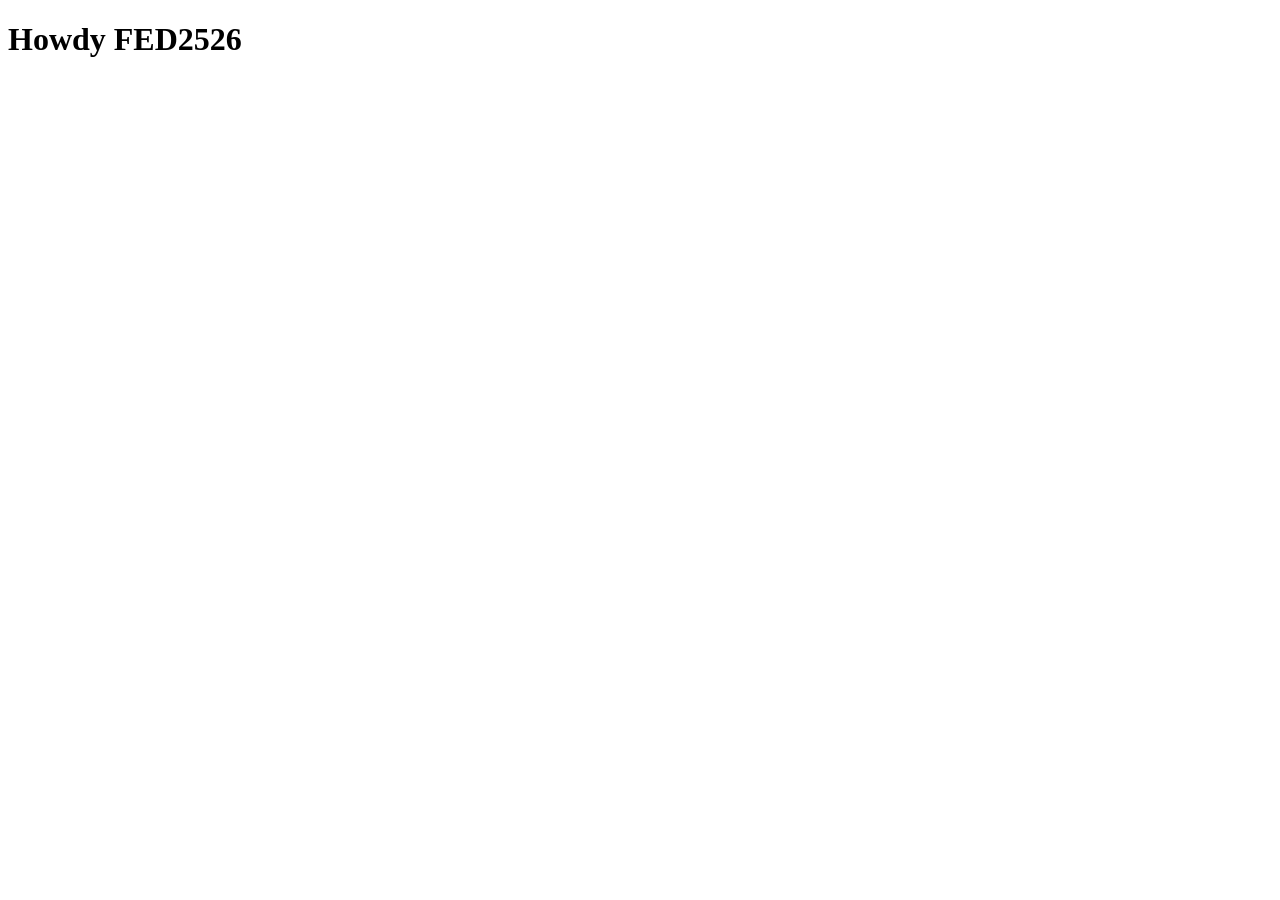
==== index.html @ f37aa96c "Add files via upload" ====
<!DOCTYPE html>
<html lang="nl">
	
<head>
	<meta charset="UTF-8">
	<meta name="author" content="jouw naam">
	<meta name="viewport" content="width=device-width, initial-scale=1">
	
	<title>Howdy FED2526</title>

	<link href="styles/style.css" rel="stylesheet">

	<link rel="icon" type="image/svg+xml" href="images/favicon.svg">
</head>

<body>
	<h1>Howdy FED2526</h1>

	<script defer src="scripts/script.js"></script>
</body>
	
</html>
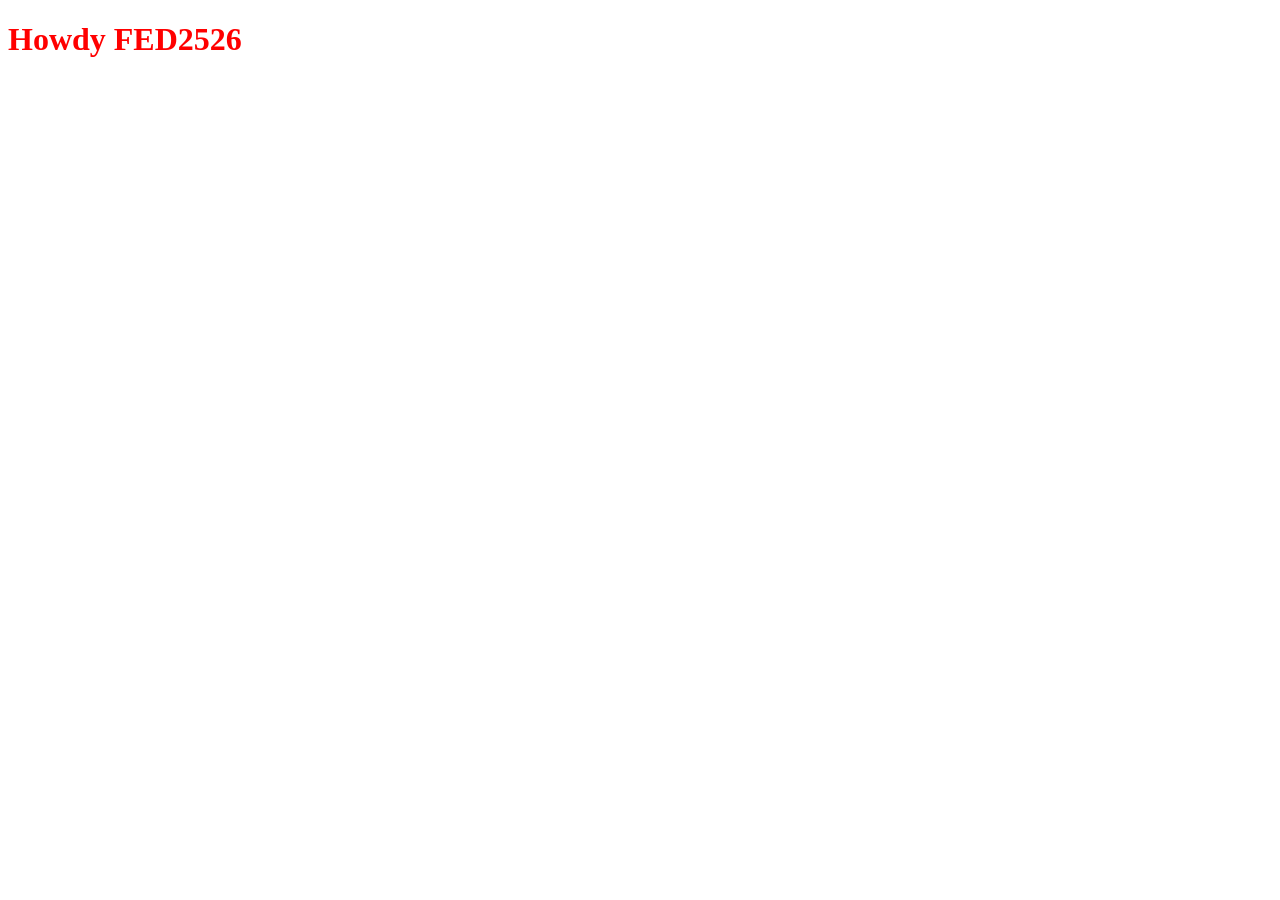
==== commit 4dbebbce: "Add files via upload" ====
--- a/index.html
+++ b/index.html
@@ -6,7 +6,7 @@
 	<meta name="author" content="jouw naam">
 	<meta name="viewport" content="width=device-width, initial-scale=1">
 	
-	<title>Howdy FED2526</title>
+	<title>FED2526 Snickers</title>
 
 	<link href="styles/style.css" rel="stylesheet">
 
--- a/styles/style.css
+++ b/styles/style.css
@@ -0,0 +1,33 @@
+/**************/
+/* CSS REMEDY */
+/**************/
+*, *::after, *::before {
+  box-sizing:border-box;  
+}
+
+
+
+
+
+
+/*********************/
+/* CUSTOM PROPERTIES */
+/*********************/
+:root {
+	/* startje */
+	--color-text:#111;
+	--color-background:#eee;
+}
+
+
+
+
+
+/****************/
+/* JOUW STYLING */
+/****************/
+
+/* jouw code */
+h1 { 
+	color: red;
+}
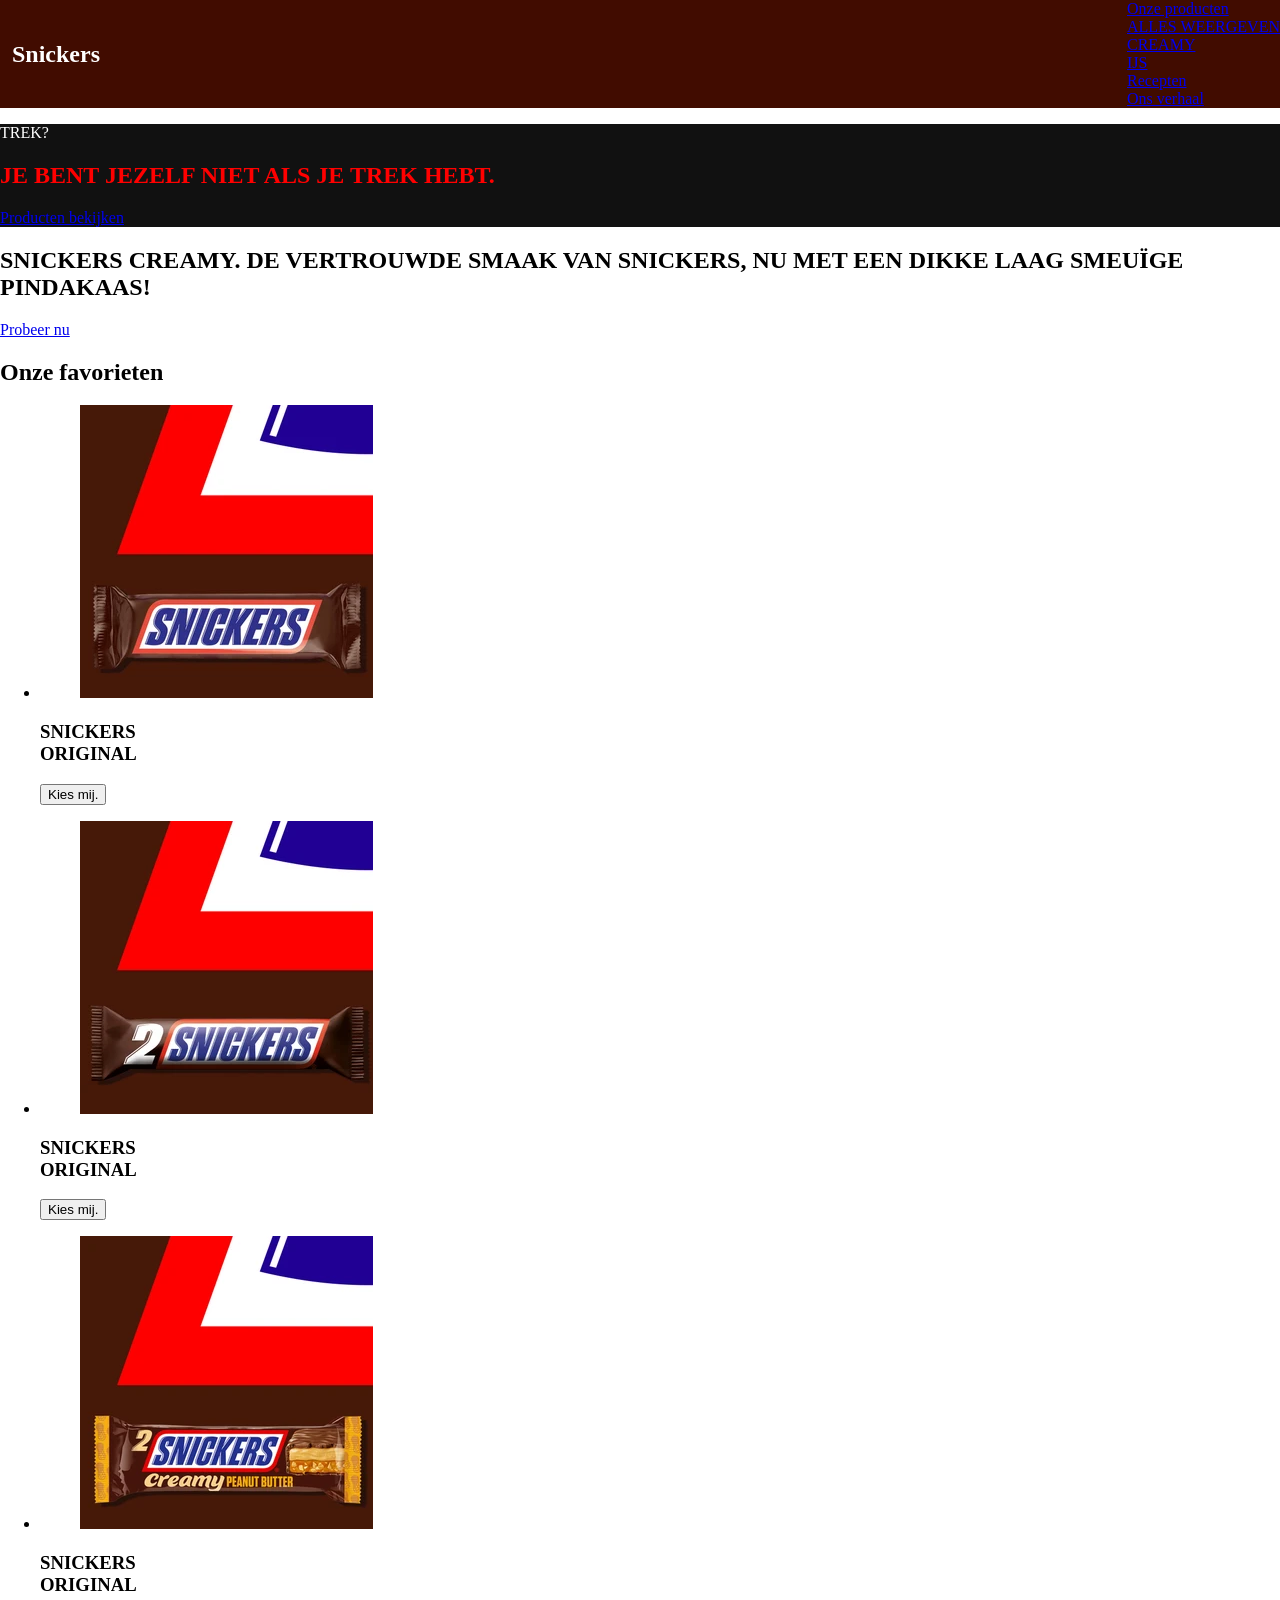
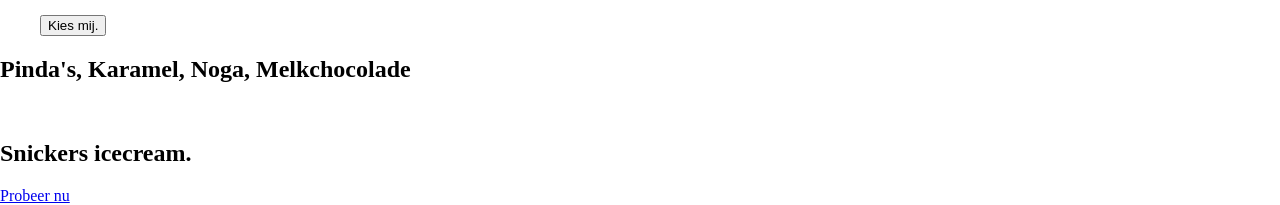
==== commit 808a5e1b: "Add files via upload" ====
--- a/index.html
+++ b/index.html
@@ -14,7 +14,84 @@
 </head>
 
 <body>
-	<h1>Howdy FED2526</h1>
+	<header>
+		<h2>Snickers</h2>
+		<nav>
+			<ul>
+				<li><a href="#">Onze producten</a>
+					<ul>
+					<li><a href="#">ALLES WEERGEVEN</a></li>
+					<li><a href="#">CREAMY</a></li>
+					<li><a href="#">IJS</a></li>
+					</ul>
+				</li>
+				<li><a href="#">Recepten</a></li>
+				<li><a href="#">Ons verhaal</a></li>
+			</ul>
+		</nav>
+	</header>
+	<main>
+		<!-- Hero -->
+		<section>
+			<p>TREK?</p>
+			<h1>JE BENT JEZELF NIET ALS JE TREK HEBT.</h1>
+			<a href="#">Producten bekijken</a>
+		</section>
+
+		<!-- Sectie 2 -->
+		<section>
+			<h2>SNICKERS CREAMY. DE VERTROUWDE SMAAK VAN SNICKERS, NU MET EEN DIKKE LAAG SMEUÏGE PINDAKAAS!</h2>
+			<a href="#">Probeer nu</a>
+		</section>
+
+		<!-- Favorieten -->
+		<section>
+			<h2>Onze favorieten</h2>
+			<ul>
+				<li>
+					<article>
+						<figure>
+							<img src="images/1-snickers.webp" alt="Snickers Original reep">
+						</figure>
+						<h3>SNICKERS<br>ORIGINAL</h3>
+						<button>Kies mij.</button>
+					</article>
+				</li>
+
+				<li>
+					<article>
+						<figure>
+							<img src="images/2-snickers.webp" alt="Snickers Original reep">
+						</figure>
+						<h3>SNICKERS<br>ORIGINAL</h3>
+						<button>Kies mij.</button>
+					</article>
+				</li>
+
+				<li>
+					<article>
+						<figure>
+							<img src="images/snickers-creamie.webp" alt="Snickers Original reep">
+						</figure>
+						<h3>SNICKERS<br>ORIGINAL</h3>
+						<button>Kies mij.</button>
+					</article>
+				</li>
+			</ul>
+		</section>
+
+				<!-- Open snicker -->
+		<section>
+			<h2>Pinda's, Karamel, Noga, Melkchocolade</h2>
+		</section>
+
+				<!-- Ice cream -->
+		<section>
+			<p>Tijd om te chillen.</p>
+			<h2>Snickers icecream.</h2>
+			<a href="#">Probeer nu</a>
+		</section>
+	</main>
 
 	<script defer src="scripts/script.js"></script>
 </body>
--- a/styles/style.css
+++ b/styles/style.css
@@ -28,6 +28,44 @@
 /****************/
 
 /* jouw code */
+
+body {
+  margin: 0;
+  padding: 0;
+}
+
 h1 { 
 	color: red;
 }
+
+/* Header */
+
+header{
+	display: flex;
+	align-items: center;
+	background-color:#410C00;
+  	justify-content: space-between;
+
+}
+
+header > h2  {
+	color: #FFFF;
+	margin-left: .5em;
+
+}
+
+nav ul {
+  margin: 0;
+  padding: 0;
+  list-style: none;
+}
+
+/* Hero */
+
+p:first-of-type{
+	color: #FFFF;
+}
+section:first-of-type{
+	background-color: #111;
+}
+
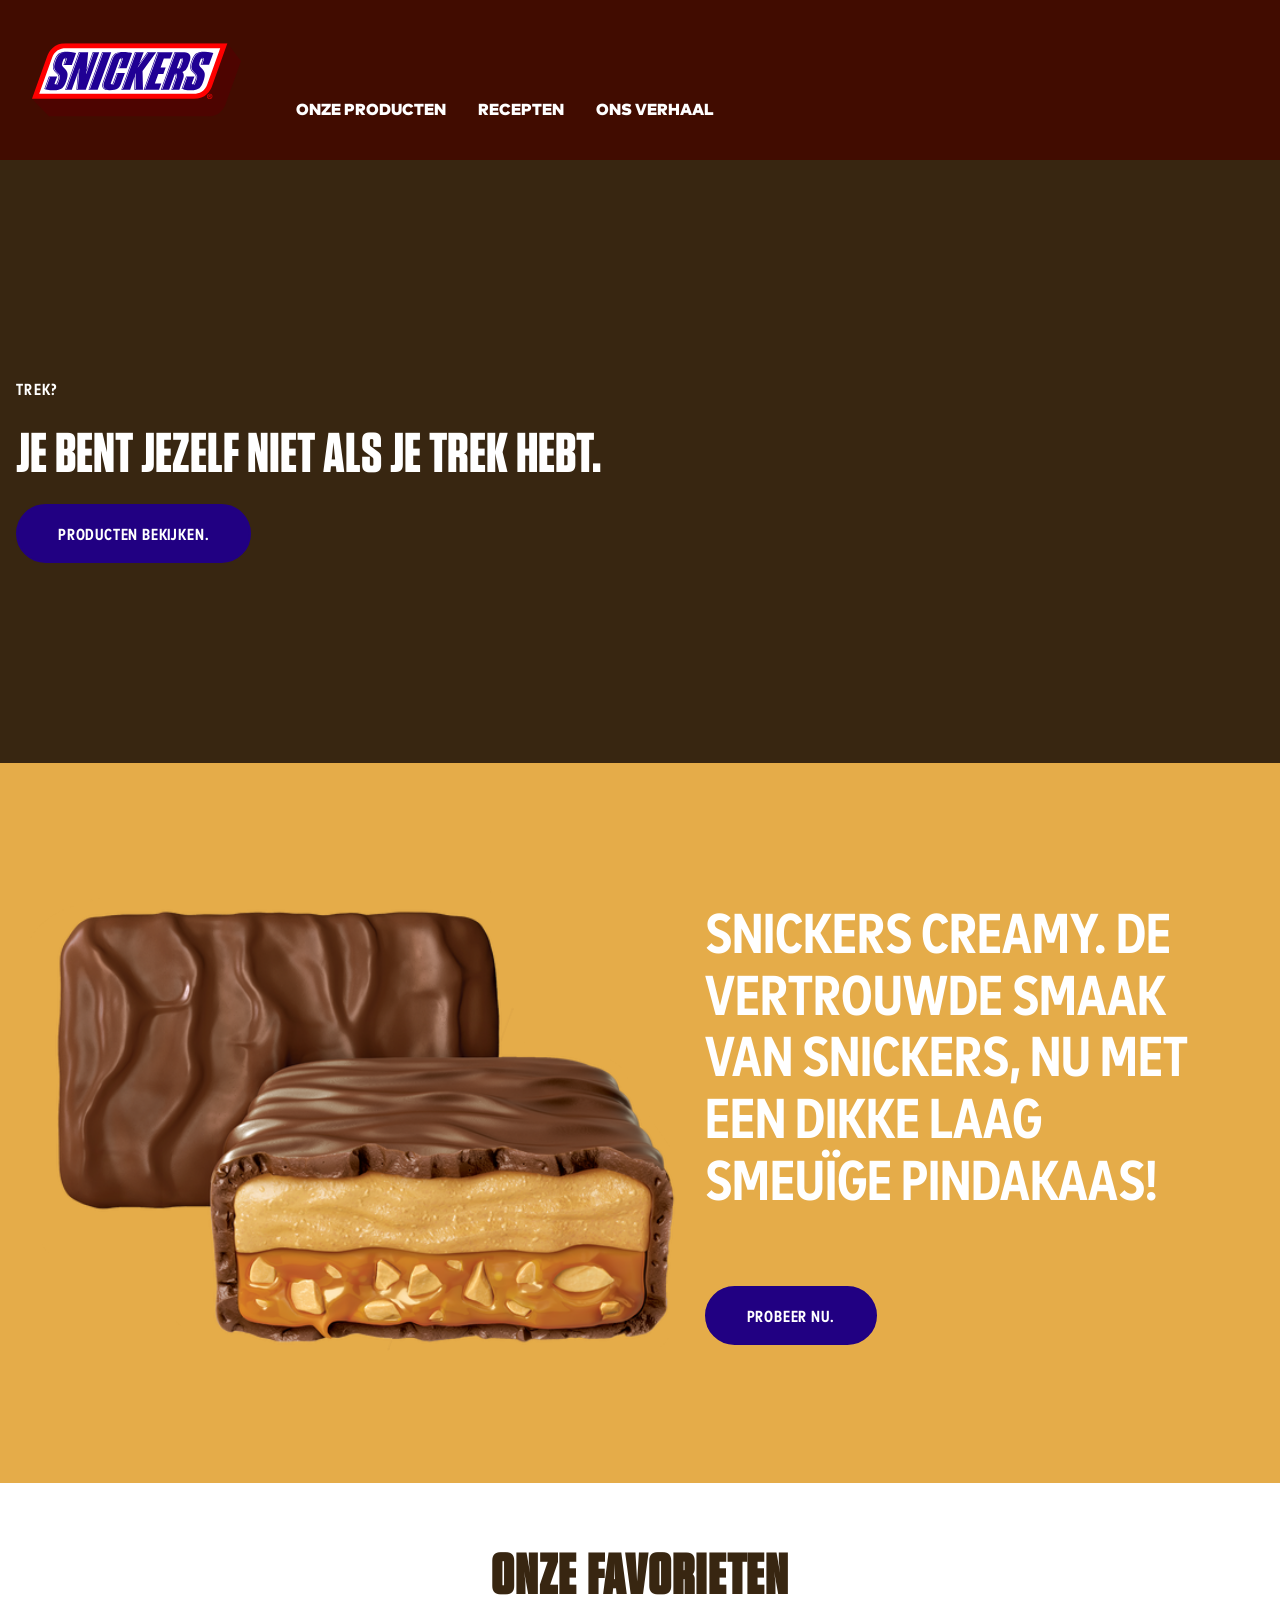
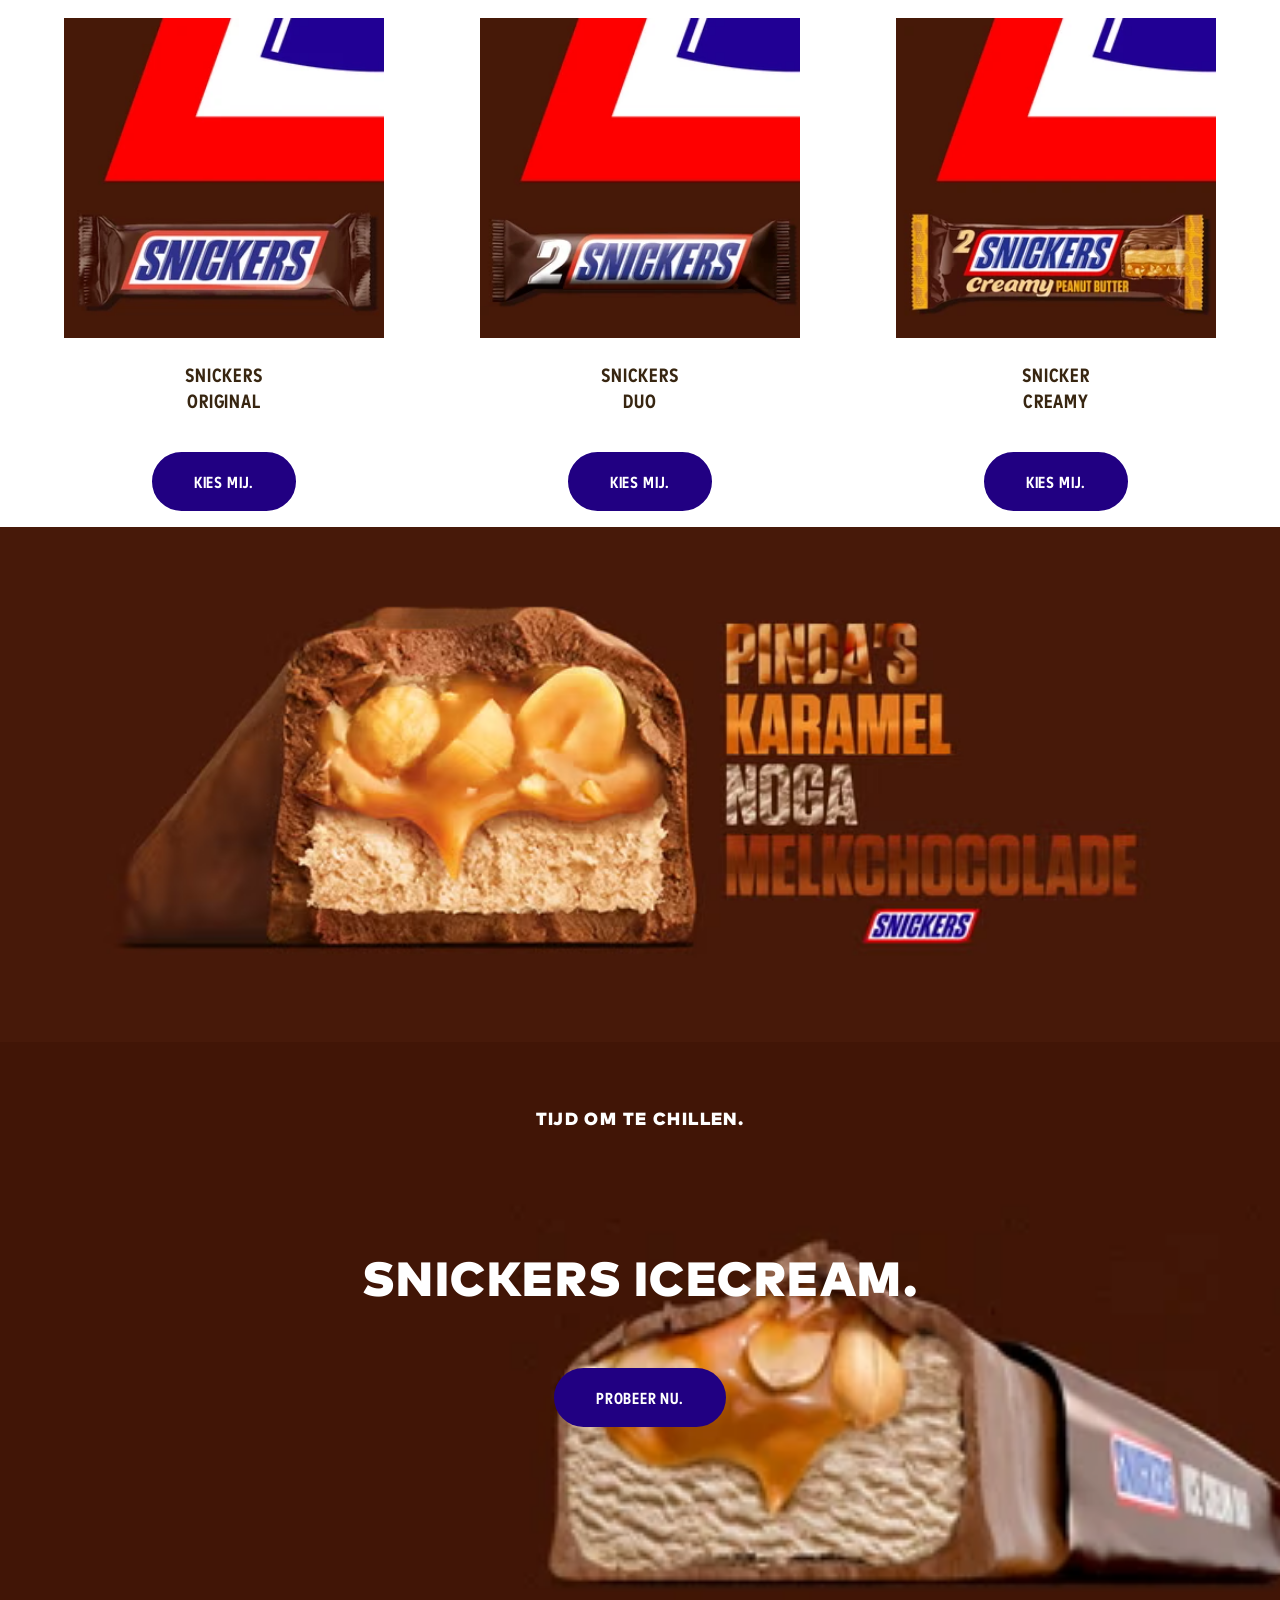
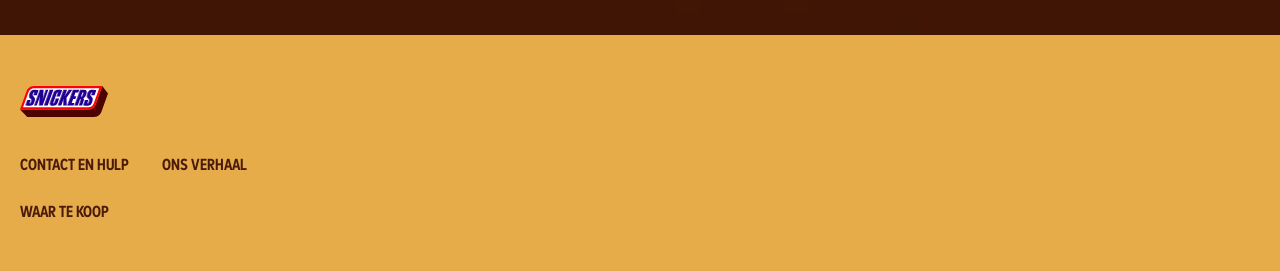
==== commit 36851a10: "Add files via upload" ====
--- a/index.html
+++ b/index.html
@@ -3,45 +3,52 @@
 	
 <head>
 	<meta charset="UTF-8">
-	<meta name="author" content="jouw naam">
+	<meta name="author" content="Daniel Post">
 	<meta name="viewport" content="width=device-width, initial-scale=1">
 	
-	<title>FED2526 Snickers</title>
+	<title>DP Snickers</title>
 
-	<link href="styles/style.css" rel="stylesheet">
+	<link href="styles/algemeen.css" rel="stylesheet">
+	<link href="styles/home.css" rel="stylesheet">
 
-	<link rel="icon" type="image/svg+xml" href="images/favicon.svg">
+	<link rel="icon" type="image/svg+xml" href="images/SNK_3D_LOGO.svg">
 </head>
 
 <body>
 	<header>
-		<h2>Snickers</h2>
+		
+		<img src="images/SNK_3D_LOGO.svg" alt="Snickers 3D logo">
+
+		<button aria-hidden="true"><img src="images/white-hamburger-menu-icon-24.jpg" alt="" />Menu</button>
+
 		<nav>
+			<!-- <button aria-hidden="true"><img src="https://assets.codepen.io/274456/ui-icon-cross.svg" alt="Hamburger menu sluit icoon" /></button> -->
 			<ul>
-				<li><a href="#">Onze producten</a>
-					<ul>
-					<li><a href="#">ALLES WEERGEVEN</a></li>
-					<li><a href="#">CREAMY</a></li>
-					<li><a href="#">IJS</a></li>
-					</ul>
-				</li>
+				<li><a href="#">Onze producten</a></li>
+
 				<li><a href="#">Recepten</a></li>
+
 				<li><a href="#">Ons verhaal</a></li>
 			</ul>
 		</nav>
 	</header>
+
+
+
 	<main>
 		<!-- Hero -->
 		<section>
+			<video src="videos/hero-video-snickers.mov" autoplay muted loop playsinline></video>
 			<p>TREK?</p>
-			<h1>JE BENT JEZELF NIET ALS JE TREK HEBT.</h1>
-			<a href="#">Producten bekijken</a>
+			<h2>Je bent jezelf niet als je trek hebt.</h2>
+			<a href="#" class="btn">Producten bekijken.</a>
 		</section>
 
 		<!-- Sectie 2 -->
 		<section>
 			<h2>SNICKERS CREAMY. DE VERTROUWDE SMAAK VAN SNICKERS, NU MET EEN DIKKE LAAG SMEUÏGE PINDAKAAS!</h2>
-			<a href="#">Probeer nu</a>
+			<img src="images/sectie-2.webp" alt="Snickers creamie reep">
+			<a href="#" class="btn">Probeer nu.</a>
 		</section>
 
 		<!-- Favorieten -->
@@ -50,50 +57,70 @@
 			<ul>
 				<li>
 					<article>
-						<figure>
-							<img src="images/1-snickers.webp" alt="Snickers Original reep">
-						</figure>
-						<h3>SNICKERS<br>ORIGINAL</h3>
-						<button>Kies mij.</button>
+						<h3>SNICKERS ORIGINAL</h3>
+						<img src="images/1-snickers.webp" alt="Snickers Original reep">
+						<button class="btn">Kies mij.</button>
 					</article>
 				</li>
 
 				<li>
 					<article>
-						<figure>
-							<img src="images/2-snickers.webp" alt="Snickers Original reep">
-						</figure>
-						<h3>SNICKERS<br>ORIGINAL</h3>
-						<button>Kies mij.</button>
+						<h3>Snickers duo</h3>
+						<img src="images/2-snickers.webp" alt="Dubbele snickers original reep">
+						<button class="btn">Kies mij.</button>
 					</article>
 				</li>
 
 				<li>
 					<article>
-						<figure>
-							<img src="images/snickers-creamie.webp" alt="Snickers Original reep">
-						</figure>
-						<h3>SNICKERS<br>ORIGINAL</h3>
-						<button>Kies mij.</button>
+						<h3>Snicker creamy</h3>
+						<img src="images/snickers-creamie.webp" alt="Snickers creamie reep">
+						<button class="btn">Kies mij.</button>
 					</article>
 				</li>
 			</ul>
 		</section>
 
+
+
 				<!-- Open snicker -->
 		<section>
-			<h2>Pinda's, Karamel, Noga, Melkchocolade</h2>
+				<picture>
+			<!-- Desktop / breed scherm -->
+					<source srcset="images/SN_NL_snickers_ingredients-2.avif" media="(min-width: 40em)">
+					<img src="images/SN_NL_snickers_ingredients_1500x1810.avif" alt="Snickers ingrediënten afbeelding">
+				</picture>
+
 		</section>
+
+
 
 				<!-- Ice cream -->
 		<section>
 			<p>Tijd om te chillen.</p>
 			<h2>Snickers icecream.</h2>
-			<a href="#">Probeer nu</a>
+			<button class="btn">Probeer nu.</button>
 		</section>
+
+
+
+				<!-- Yellow section -->
+		<section>
+			<img src="images/SNK_3D_LOGO.svg" alt="Snickers logo">
+
+			<ul>
+				<li><a href="#">Contact en hulp</a></li>
+				<li><a href="#">Ons verhaal</a></li>
+				<li><a href="#">Waar te koop</a></li>
+			</ul>
+		</section>
+		
 	</main>
 
 	<script defer src="scripts/script.js"></script>
+	
+		
+
 </body>
 	
 </html>
--- a/styles/algemeen.css
+++ b/styles/algemeen.css
@@ -0,0 +1,304 @@
+/**************/
+/* CSS REMEDY */
+/**************/
+*, *::after, *::before {
+  box-sizing: border-box;
+}
+
+/**************/
+/* ROOT & FONTS */
+/**************/
+:root {
+  /* startje – kun je later uitbreiden */
+  --snickers-bruin: #410C00;
+  --snickers-paars: #210082;
+  --snickers-geel: #d9ac55;
+
+  /* BUTTON VARS */
+  --btn-bg: #210082;
+  --btn-color: #ffffff;
+  --btn-border-color: #210082;
+  --btn-radius: 100rem;
+  --btn-padding-y: 1rem;
+  --btn-padding-x: 2.5rem;
+  --btn-font-family: "Snickers 2";
+  --btn-font-size: 1rem;
+  --btn-font-weight: 300;
+  --btn-letter-spacing: 0.05em;
+  --btn-hover-bg: #ffffff;
+  --btn-hover-color: #210082;
+}
+
+
+.btn {
+  display: inline-block;
+  padding: var(--btn-padding-y) var(--btn-padding-x);
+  background-color: var(--btn-bg);
+  color: var(--btn-color);
+  border-radius: var(--btn-radius);
+  border: 0.15rem solid var(--btn-border-color);
+
+  font-family: var(--btn-font-family);
+  font-size: var(--btn-font-size);
+  font-weight: var(--btn-font-weight);
+  letter-spacing: var(--btn-letter-spacing);
+  text-transform: uppercase;
+
+  text-decoration: none;      /* zodat <a> ook een nette knop is */
+  cursor: pointer;
+  transition: background-color 0.3s ease, color 0.3s ease;
+}
+
+.btn:hover {
+  background-color: var(--btn-hover-bg);
+  color: var(--btn-hover-color);
+}
+
+.btn:focus-visible {
+  outline: 3px solid var(--btn-hover-color);
+  outline-offset: 4px;
+}
+
+* {
+  box-sizing: border-box;
+}
+
+body {
+  margin: 0;
+  padding: 0;
+  font-family: system-ui, sans-serif;
+  background-color: #000;
+  color: #fff;
+}
+
+/**************/
+/* FONTS */
+/**************/
+
+
+@font-face {
+  font-family: "Snickers";
+  src: url(../fonts/FFMarkPaneuropeanBlack_normal_normal.woff);
+}
+
+@font-face {
+  font-family: "Snickers 2";
+  src: url(../fonts/FFMarkPaneuropeanCondensedBold_normal_condensed.woff);
+}
+
+@font-face {
+  font-family: "Snickers 3";
+  src: url(../fonts/Tungsten-Bold.woff);
+}
+
+/**************/
+/* BASE */
+/**************/
+
+
+a:visited {
+  color: white;
+}
+
+
+
+/**************/
+/* HEADER & NAV – MOBIEL */
+/**************/
+header {
+  display: flex;
+  align-items: center;
+  justify-content: space-between;
+  height: 5em;
+  padding-inline: 1.1em;
+  background-color: #410C00;
+  /* position: sticky; */
+  top: 0;
+  z-index: 10;
+}
+
+header > img {
+  height: 2.5rem;
+  width: auto;
+  position: relative;
+  z-index: 35;
+}
+
+header > button {
+  order: 3;
+  background: none;
+  border: none;
+  position: relative;
+  z-index: 30;
+
+  display: flex;
+  align-items: center;
+  color: #d9ac55;
+  font-family: "Snickers 2";
+  text-transform: uppercase;
+ 
+}
+
+
+
+header > button img {
+  width: 2.5rem;     /* ongeveer 35px, pas aan naar smaak */
+  height: auto;
+  border: none;  
+  height: auto;
+  display: block;
+}
+
+
+nav {
+  position: fixed;
+  inset: 0;           /* top/right/bottom/left 0 */
+  translate: -100% 0; /* off canvas */
+  z-index: 20;
+}
+
+nav.is-open {
+  translate: 0 0;
+  background-color: #410C00;
+  transition: .4s ease;
+}
+
+nav button {
+  background: none;
+  border: none;
+  width: 2em;
+  height: 2em;
+  align-items: flex-end;
+}
+
+nav ul {
+  margin: 2em;
+  padding-top: 5em;
+  padding-left: .4em;
+  list-style: none;
+  color: white;
+
+}
+
+nav ul li {
+  margin-bottom: 24px;
+}
+
+nav ul a {
+  text-decoration: none;
+  text-transform: uppercase;
+  font-size: 2em;
+  font-weight: 700;
+  color: white;
+  font-family: "Snickers 2";
+}
+
+
+
+/* Footer */
+
+main > section:nth-of-type(6) {
+  background-color: #E5AC49;
+  padding-top: 3em;
+  padding-left: 20px;
+  padding-right: 20px;
+  padding-bottom: 25px;
+  display: flex;
+  flex-direction: column;
+  align-items: flex-start;
+  gap: 2rem;
+
+}
+
+main > section:nth-of-type(6) img {
+  width: 5.5rem;
+  height: auto;
+}
+
+main > section:nth-of-type(6) ul {
+  margin: 0;
+  padding: 0;
+  list-style: none;
+
+  display: flex;
+  flex-wrap: wrap;
+}
+
+main > section:nth-of-type(6) li {
+  flex-basis: 50%;
+  margin-bottom: 1.5rem;
+}
+
+main > section:nth-of-type(6) a {
+  text-decoration: none;
+  color: #4b1b0a;
+  font-family: "Snickers 2";
+  text-transform: uppercase;
+  font-size: 1em;
+}
+
+main > section:nth-of-type(6) a:hover{
+  text-decoration: underline;
+}
+
+
+
+
+
+
+/**************/
+/* DESKTOP CSS NAV(>= 40em) */
+/**************/
+
+
+@media (min-width: 40em) {
+
+  /* Header desktop */
+  header > button {
+    display: none;
+  }
+
+  header {
+    display: flex;
+    justify-content: flex-start;
+    gap: 3rem;
+    padding-inline: 2rem;
+    height: 10rem;
+    background-color: #410C00;
+  }
+
+  header > img {
+    height: 5.5rem;
+    width: auto;
+  }
+
+  nav {
+    position: static;
+    translate: 0 0;
+    background: none;
+    align-items: center;
+    padding-top: 0;
+    padding-left: 0;
+  }
+
+  nav button {
+    display: none;
+  }
+
+  header nav ul {
+    list-style: none;
+    display: flex;
+    gap: 2em;
+    margin: 0;
+  }
+
+  header nav a {
+    color: white;
+    font-family: "Snickers";
+    font-size: 1rem;
+    text-decoration: none;
+    font-weight: 400;
+    text-transform: uppercase;
+  }
+
+}
--- a/styles/home.css
+++ b/styles/home.css
@@ -0,0 +1,407 @@
+/**************/
+/* CSS REMEDY */
+/**************/
+*, *::after, *::before {
+  box-sizing: border-box;
+}
+
+/**************/
+/* ROOT & FONTS */
+/**************/
+:root {
+  /* startje – kun je later uitbreiden */
+  --snickers-bruin: #410C00;
+  --snickers-paars: #210082;
+  --snickers-geel: #d9ac55;
+
+}
+
+* {
+  box-sizing: border-box;
+}
+
+body {
+  margin: 0;
+  padding: 0;
+  font-family: system-ui, sans-serif;
+  background-color: #000;
+  color: #fff;
+}
+
+
+
+/* Hero – Sectie 1 */
+
+/* p:first-of-type {
+  color: #fff;
+  font-family: "Snickers 2";
+} */
+
+main > section:first-of-type {
+  position: relative;
+  overflow: hidden;
+
+ 
+  min-height: 67vh;
+  padding: 5rem 1rem 4rem;   
+
+  display: flex;
+  flex-direction: column;
+  justify-content: center; 
+  align-items: flex-start;
+  gap: 1.5rem;                 
+
+  background-color: #382611;   /* fallback als video niet laadt */
+}
+
+
+section:first-of-type p:first-of-type {
+  color: #fff;
+  font-family: "Snickers 2";
+  text-transform: uppercase;
+  letter-spacing: .08em;
+  font-size: 1rem;
+  margin: 0;
+  z-index: 2;
+
+}
+
+section:first-of-type h2{
+  color: #fff;
+
+  font-family: "Snickers 3";
+  font-weight: 20;
+  font-size: 10em;
+  font-size: 2.4rem; 
+  text-transform: uppercase;
+
+  cursor: pointer;
+  margin: 0;
+  z-index: 2;
+
+}
+
+section:first-of-type a {
+width: fit-content;
+z-index: 2;
+
+}
+
+
+
+main > section:first-of-type > video {
+  position: absolute;
+  inset: 0;
+  width: 100%;
+  height: 100%;
+  object-fit: cover;
+  object-position: 50% 45%;  
+  z-index: 1;
+}
+
+
+
+
+
+
+/* Sectie 2 – Doorsnede Snickers */
+
+main > section:nth-of-type(2) {
+  background-color: #E5AC49;
+  padding-inline: 1.25em;
+  padding-block: 5rem;
+  display: flex;
+  flex-direction: column;
+  gap: 1.5rem;
+}
+
+main > section:nth-of-type(2) img {
+  order: 1;
+  max-width: 16rem;
+  width: 100%;
+  height: auto;
+  margin: 0 auto 2rem auto;
+}
+
+main > section:nth-of-type(2) h2 {
+  order: 2;
+  color: white;
+  font-family: "Snickers 2";
+  font-size: 2em;
+  font-weight: 800;
+  text-transform: uppercase;
+  line-height: 1.1;
+  max-width: 22ch;
+  margin: 0 0 2rem 0;
+}
+
+main > section:nth-of-type(2) a {
+  order: 3;
+  width: fit-content;
+}
+
+main > section:nth-of-type(2) a:hover {
+  background-color: white;
+  color: #1b008e;
+  border-color: #1b008e;
+}
+
+main > section:nth-of-type(2) a:focus {
+  outline: 3px solid #1b008e;
+  outline-offset: 4px;
+}
+
+
+
+
+
+
+
+
+
+/* Sectie 3 – Favorieten */
+
+main > section:nth-of-type(3) {
+  background-color: #fff;
+  padding-block: 1rem;
+  padding-inline: 1.25rem;
+  text-align: center;
+}
+
+main > section:nth-of-type(3) h2 {
+  font-size: 2.5em;
+  font-family: "Snickers 3";
+  text-transform: uppercase;
+  font-weight: 800;
+  letter-spacing: 0.03em;
+  /* font-size: clamp(1.5rem, 3vw + 1rem, 2.5rem); */
+  margin-bottom: 1rem;
+  color: #382611;
+}
+
+
+main > section:nth-of-type(3) ul {
+  margin: 0;
+  padding: 0;
+  list-style: none;
+  display: flex;
+  flex-direction: column;
+  gap: 1rem;
+}
+
+main > section:nth-of-type(3) li {
+  text-align: center;
+}
+
+main > section:nth-of-type(3) article {
+  display: flex;
+  flex-direction: column;
+  align-items: center;
+}
+
+main > section:nth-of-type(3) img {
+  width: 90%;
+  max-width: 20rem;
+  height: auto;
+  margin-inline: auto;
+  display: block;
+  transition: transform 0.4s ease-in-out;
+}
+
+main > section:nth-of-type(3) img:hover {
+  transform: scale(1.05);
+}
+
+main > section:nth-of-type(3) h3 {
+  margin-top: 1.5rem;
+  font-family: "Snickers 2";
+  text-transform: uppercase;
+  font-weight: 800;
+  letter-spacing: 0.04em;
+  font-size: 1.2rem;
+  max-width: 8ch;
+  color: #382611;
+}
+
+main > section:nth-of-type(3) button {
+ 
+  margin-top: 1.2rem;
+
+}
+
+main > section:nth-of-type(3) button:hover {
+  background-color: white;
+  color: #210082;
+}
+
+/* volgorde in li */
+main > section:nth-of-type(3) li img    { order: 1; }
+main > section:nth-of-type(3) li h3    { order: 2; }
+main > section:nth-of-type(3) li button { order: 3; }
+
+
+
+
+
+
+
+
+
+/* Sectie 4 - Snickers Ingredienten */
+
+main > section:nth-of-type(4) {
+  padding: 0;
+  margin: 0;
+}
+
+main > section:nth-of-type(4) img {
+  display: block;
+  width: 100%;
+  height: auto;
+  margin: 0;
+  padding: 0;
+}
+
+
+
+
+
+
+
+
+
+/* Sectie 5 - Snickers Ice Cream*/
+
+main > section:nth-of-type(5) {
+  background-color: #3a1508;
+  background-image: url("../images/snicker-ice-cream.webp");
+  background-repeat: no-repeat;
+  background-size: cover;
+  background-position: center bottom;
+
+  color: #fff;
+  text-align: center;
+
+  display: flex;
+  flex-direction: column;
+  align-items: center;
+  gap: 2rem;
+
+  padding-top: 4rem;
+  padding-bottom: 10rem;
+  padding-inline: 1.5rem;
+}
+
+main > section:nth-of-type(5) p:first-of-type {
+  font-family: "Snickers";
+  text-transform: uppercase;
+  letter-spacing: 0.08em;
+  font-size: 0.9rem;
+  margin-bottom: 1.5rem;
+}
+
+main > section:nth-of-type(5) h2 {
+  font-family: "Snickers";
+  text-transform: uppercase;
+  font-weight: 800;
+  letter-spacing: 0.03em;
+  font-size: clamp(1.8rem, 4vw + 1rem, 3rem);
+  margin-bottom: 1.5rem;
+}
+
+main > section:nth-of-type(5) p:last-of-type {
+  font-family: "Snickers";
+  font-size: 1.1rem;
+  font-weight: 600;
+  line-height: 1.4;
+  max-width: 24ch;
+  margin: 0 auto 2.5rem auto;
+}
+
+main > section:nth-of-type(5) button {
+  margin-bottom: 3rem;
+ 
+}
+
+main > section:nth-of-type(5) button:hover {
+  background-color: #fff;
+  color: #210082;
+}
+
+main > section:nth-of-type(5) img {
+  display: block;
+  width: 100%;
+  height: auto;
+  margin-top: 2rem;
+}
+
+
+
+
+
+
+/* Desktop CSS (>= 40em) */
+
+@media (min-width: 40em) {
+
+
+  section:first-of-type {
+    min-height: 80vh;
+    padding: 6rem 3rem 5rem;
+  }
+
+  section:first-of-type h2 {
+    font-size: 3.5rem;
+  }
+
+
+
+  /* Section 2 desktop – tekst rechts, beeld links */
+  main > section:nth-of-type(2) {
+    display: grid;
+    grid-template-columns: 1.3fr 1fr;
+    column-gap: 1rem;
+    padding: 8rem 4rem 8rem 1.5rem;
+    align-items: center;
+  }
+
+  main > section:nth-of-type(2) img {
+    grid-column: 1;
+    grid-row: 1 / 3;
+    max-width: 100%;
+    margin: 0;
+  }
+
+  main > section:nth-of-type(2) h2 {
+    grid-column: 2;
+    grid-row: 1;
+    margin-bottom: 2rem;
+    font-size: 3.5rem;
+
+  }
+
+ main > section:nth-of-type(2) a {
+    grid-column: 2;
+    grid-row: 2;
+    justify-self: start;
+    margin-left: 0;
+    margin-right: 0;
+  }
+
+
+main > section:nth-of-type(3) h2 {
+    font-size: 3.5rem;
+}
+
+  main > section:nth-of-type(3) ul {
+    display: grid;
+    grid-template-columns: repeat(3, 1fr);
+    gap: 4rem .5rem; /* verticale, horizontale ruimte */
+  }
+
+  main > section:nth-of-type(3) article {
+    margin: 0;
+  }
+
+
+}
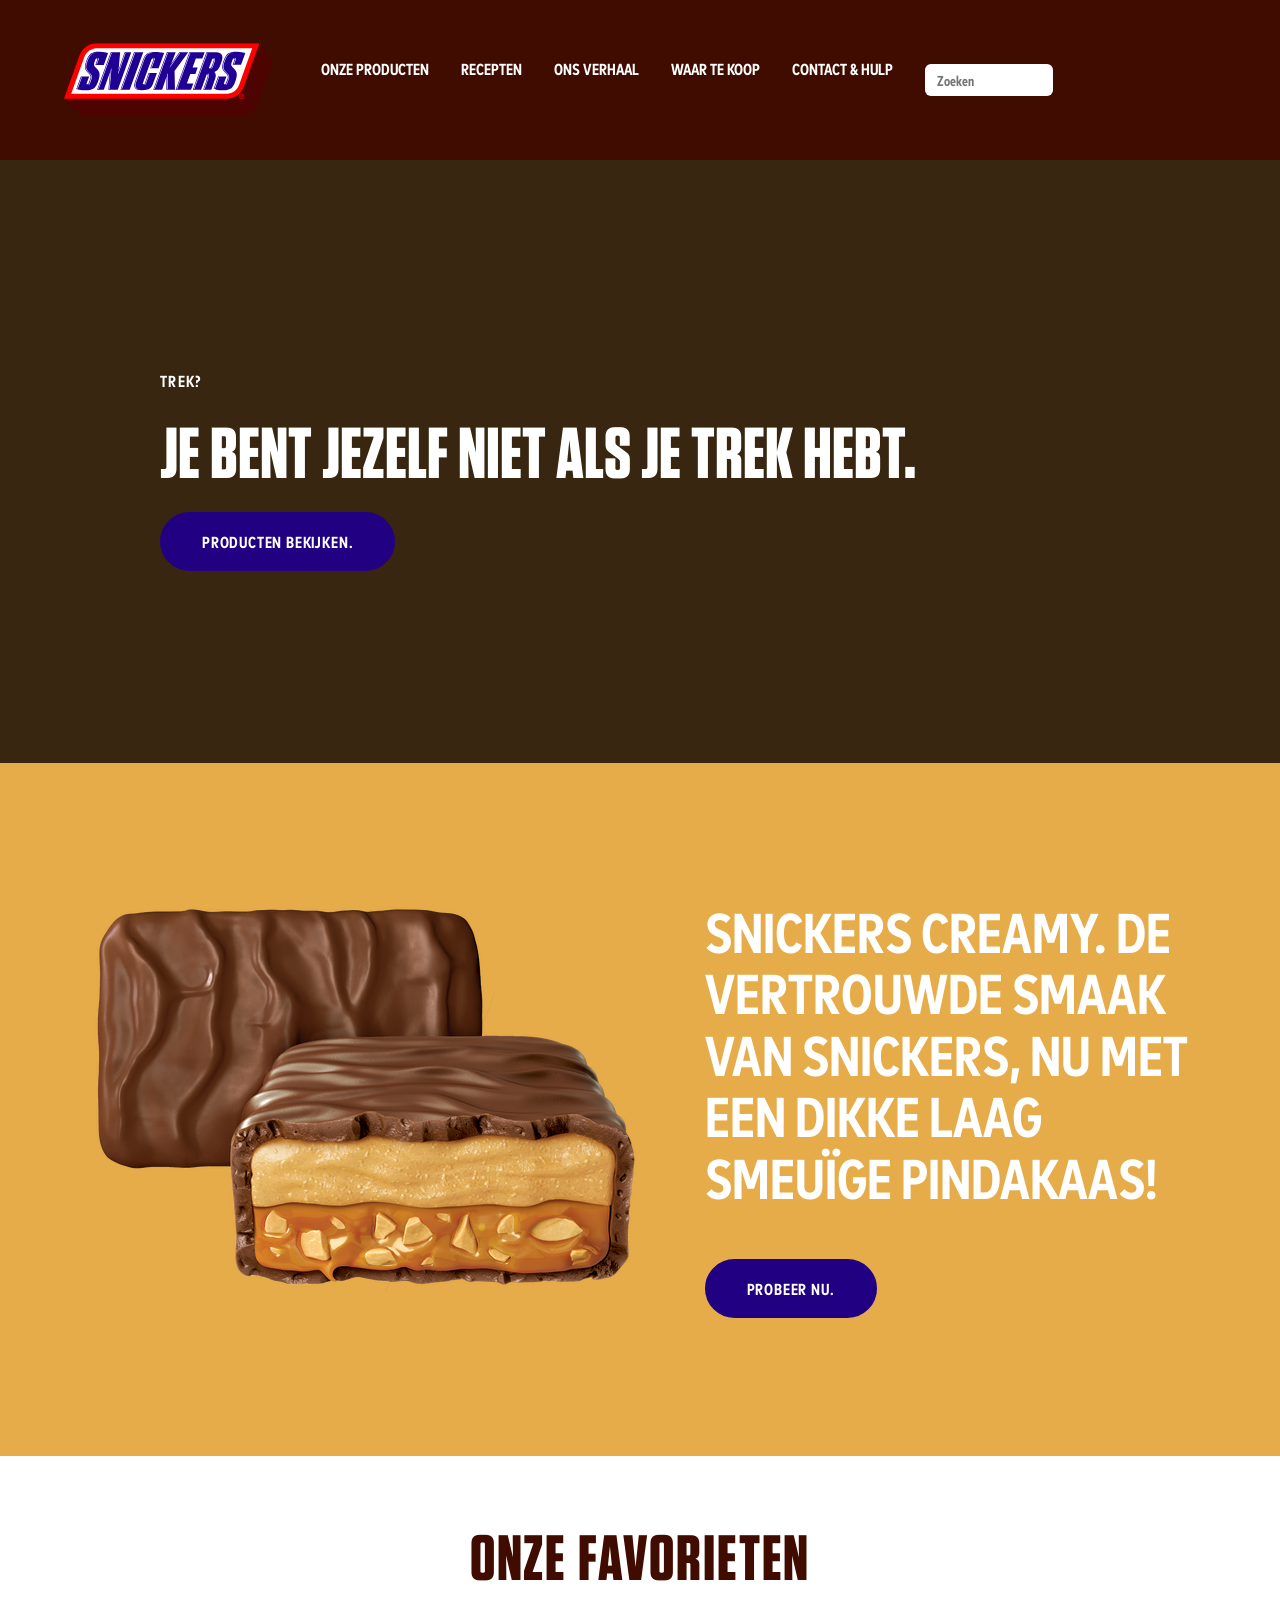
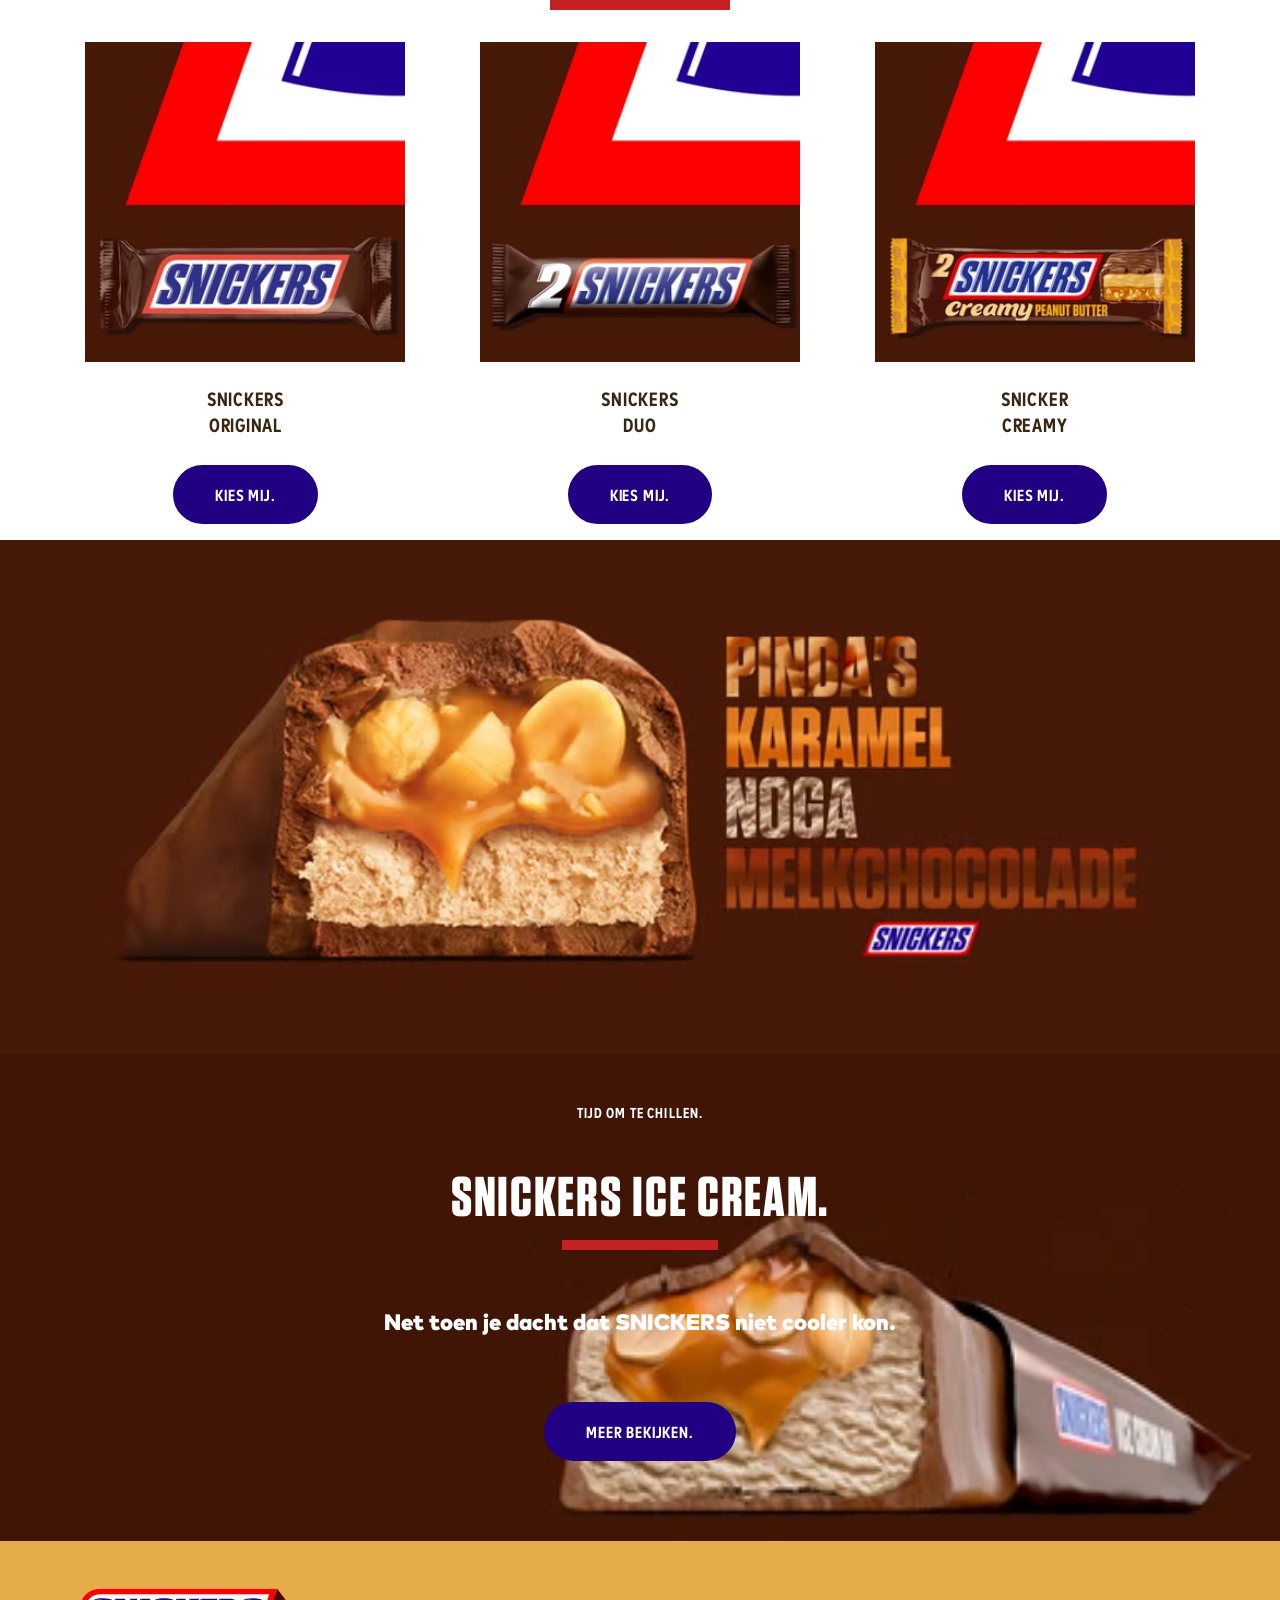
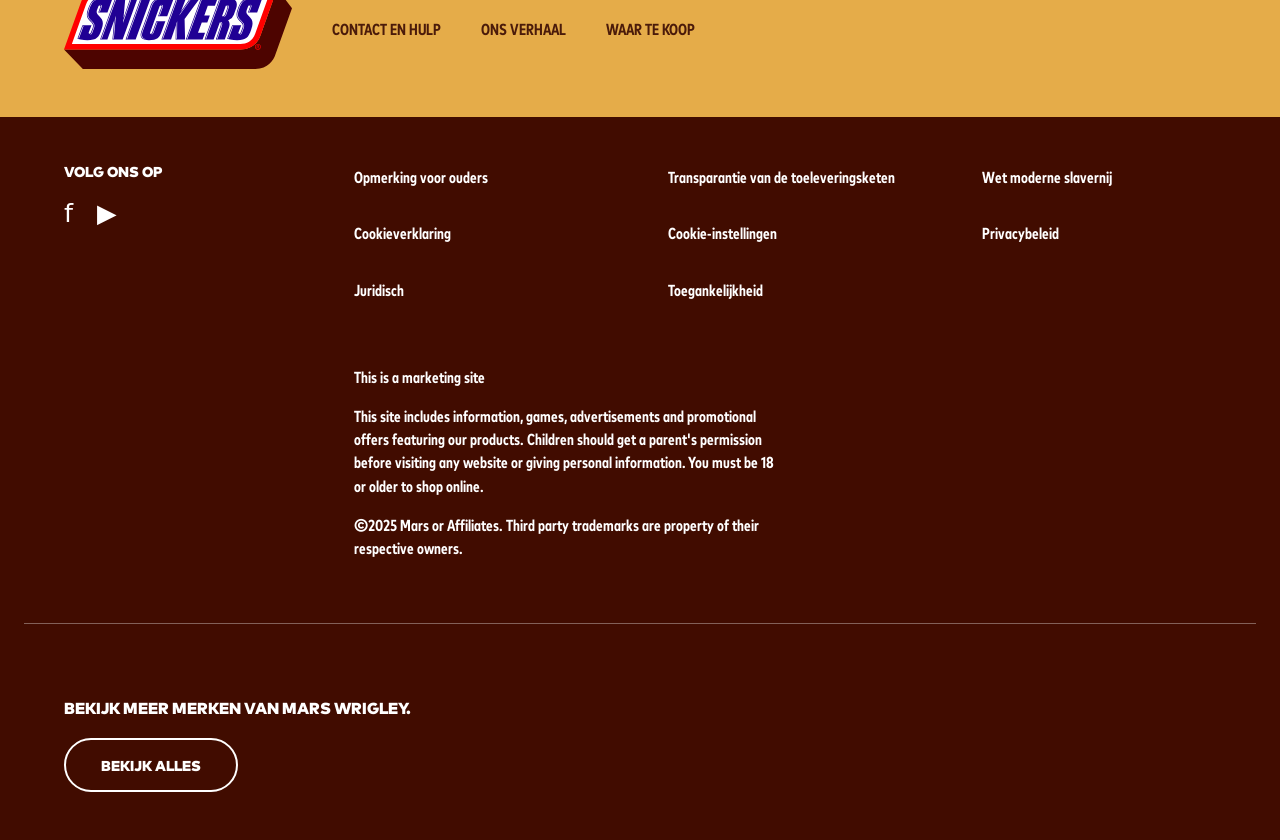
==== commit 163f05cc: "Add files via upload" ====
--- a/index.html
+++ b/index.html
@@ -28,7 +28,18 @@
 
 				<li><a href="#">Recepten</a></li>
 
-				<li><a href="#">Ons verhaal</a></li>
+				<li><a href="ons-verhaal.html">Ons verhaal</a></li> 
+
+				<li><a href="#">Waar te koop</a></li>
+
+				<li><a href="#">Contact & Hulp</a></li>
+
+				<label for="">
+                    <input type="search" placeholder="Zoeken"/>
+                </label>
+
+				
+
 			</ul>
 		</nav>
 	</header>
@@ -98,13 +109,14 @@
 				<!-- Ice cream -->
 		<section>
 			<p>Tijd om te chillen.</p>
-			<h2>Snickers icecream.</h2>
-			<button class="btn">Probeer nu.</button>
+			<h2>Snickers ice cream.</h2>
+			<p>Net toen je dacht dat SNICKERS niet cooler kon.</p>
+			<button class="btn">Meer bekijken.</button>
 		</section>
+		</main>
 
 
-
-				<!-- Yellow section -->
+		<footer>		<!-- Yellow section -->
 		<section>
 			<img src="images/SNK_3D_LOGO.svg" alt="Snickers logo">
 
@@ -114,8 +126,61 @@
 				<li><a href="#">Waar te koop</a></li>
 			</ul>
 		</section>
-		
-	</main>
+
+		<section>
+    		<h2>Volg ons op</h2>
+    		<nav aria-label="Social media">
+    		 <ul>
+        		<li><a href="#" aria-label="Facebook">f</a></li>
+        		<li><a href="#" aria-label="YouTube">▶</a></li>
+      		</ul>
+    		</nav>
+  		</section>
+
+			<hr>
+
+		<section>
+        <ul>
+            <li><a href="#">Opmerking voor ouders</a></li>
+            <li><a href="#">Transparantie van de toeleveringsketen</a></li>
+            <li><a href="#">Wet moderne slavernij</a></li>
+
+            <li><a href="#">Cookieverklaring</a></li>
+            <li><a href="#">Cookie-instellingen</a></li>
+            <li><a href="#">Privacybeleid</a></li>
+
+            <li><a href="#">Juridisch</a></li>
+            <li><a href="#">Toegankelijkheid</a></li>
+        </ul>
+    </section>
+
+
+		<section>
+    <p>This is a marketing site</p>
+    <p>
+      This site includes information, games, advertisements and promotional
+      offers featuring our products. Children should get a parent's permission
+      before visiting any website or giving personal information. You must be
+      18 or older to shop online.
+    </p>
+    <p>
+      ©2025 Mars or Affiliates. Third party trademarks are property of their
+      respective owners.
+    </p>
+  </section>
+
+  <hr>
+
+  <!-- ONDERSTE CTA -->
+  <section>
+    <p>Bekijk meer merken van Mars Wrigley.</p>
+    <a href="#">Bekijk alles</a>
+  </section>
+</footer>
+
+			
+
+	
 
 	<script defer src="scripts/script.js"></script>
 	
--- a/styles/algemeen.css
+++ b/styles/algemeen.css
@@ -102,6 +102,7 @@
 
 
 
+
 /**************/
 /* HEADER & NAV – MOBIEL */
 /**************/
@@ -118,7 +119,7 @@
 }
 
 header > img {
-  height: 2.5rem;
+  height: 2.6rem;
   width: auto;
   position: relative;
   z-index: 35;
@@ -136,13 +137,14 @@
   color: #d9ac55;
   font-family: "Snickers 2";
   text-transform: uppercase;
+  font-size: 1.1em;
  
 }
 
 
 
 header > button img {
-  width: 2.5rem;     /* ongeveer 35px, pas aan naar smaak */
+  width: 3rem;     
   height: auto;
   border: none;  
   height: auto;
@@ -150,20 +152,20 @@
 }
 
 
-nav {
+header nav {
   position: fixed;
   inset: 0;           /* top/right/bottom/left 0 */
   translate: -100% 0; /* off canvas */
   z-index: 20;
 }
 
-nav.is-open {
+header nav.is-open {
   translate: 0 0;
   background-color: #410C00;
   transition: .4s ease;
 }
 
-nav button {
+header nav button {
   background: none;
   border: none;
   width: 2em;
@@ -171,7 +173,7 @@
   align-items: flex-end;
 }
 
-nav ul {
+header nav ul {
   margin: 2em;
   padding-top: 5em;
   padding-left: .4em;
@@ -180,24 +182,52 @@
 
 }
 
-nav ul li {
+header nav ul li {
   margin-bottom: 24px;
 }
 
-nav ul a {
+header nav ul a {
   text-decoration: none;
   text-transform: uppercase;
-  font-size: 2em;
+  font-size: 1.5em;
   font-weight: 700;
   color: white;
   font-family: "Snickers 2";
 }
 
+/* Zoeklabel */
+header nav label {
+  display: flex;
+  align-items: center;
+  gap: 0.5rem;
+  font-family: "Snickers 2";
+  font-size: 0.9rem;
+  color: white;
+}
+
+/* Zoekveld zelf */
+header nav input[type="search"] {
+  background: #ffffff;
+  border: none;
+  padding: 0.35rem 0.75rem;
+  border-radius: 0.25rem;
+  font-size: 0.9rem;
+  width: 8rem;
+  transition: all 0.25s ease;
+}
+
+/* Focus-effect zoals Snickers */
+header nav input[type="search"]:focus {
+  outline: none;
+  width: 12rem;
+  box-shadow: 0 0 0 2px #ffffff;
+}
+
 
 
 /* Footer */
 
-main > section:nth-of-type(6) {
+footer > section:first-of-type {
   background-color: #E5AC49;
   padding-top: 3em;
   padding-left: 20px;
@@ -210,12 +240,12 @@
 
 }
 
-main > section:nth-of-type(6) img {
+footer > section:first-of-type img {
   width: 5.5rem;
   height: auto;
 }
 
-main > section:nth-of-type(6) ul {
+footer > section:first-of-type ul {
   margin: 0;
   padding: 0;
   list-style: none;
@@ -224,12 +254,12 @@
   flex-wrap: wrap;
 }
 
-main > section:nth-of-type(6) li {
+footer > section:first-of-type li {
   flex-basis: 50%;
   margin-bottom: 1.5rem;
 }
 
-main > section:nth-of-type(6) a {
+footer > section:first-of-type a {
   text-decoration: none;
   color: #4b1b0a;
   font-family: "Snickers 2";
@@ -237,10 +267,149 @@
   font-size: 1em;
 }
 
-main > section:nth-of-type(6) a:hover{
+footer > section:first-of-type a:hover{
+  text-decoration: underline;}
+
+
+
+
+
+
+
+  /* Bruine gedeelte footer */
+
+footer {
+  background-color: #410c00;
+  color: #fff;
+  padding: 0; /* we doen dit per section */
+}
+
+footer section:nth-of-type(2) {
+  padding: 2rem 1.5rem;
+}
+
+footer section:nth-of-type(2) h2 {
+  font-family: "Snickers";
+  font-size: 0.9rem;
+  text-transform: uppercase;
+  margin-bottom: 1rem;
+}
+
+footer section:nth-of-type(2) nav ul {
+  list-style: none;
+  display: flex;
+  gap: 1.5rem;
+  margin: 0;
+  padding: 0;
+}
+
+footer section:nth-of-type(2) nav a {
+  color: white;
+  font-size: 1.6rem; /* vervang dit later door icons */
+  text-decoration: none;
+}
+
+
+
+footer > hr {
+  border: none;
+  border-top: 1px solid rgba(255,255,255,0.35);
+  margin: 1.5rem 1.5rem;
+}
+
+footer section:nth-of-type(3) {
+  padding-left: 1.5rem;
+  padding-right: 1.5rem;
+}
+
+footer section:nth-of-type(3) ul {
+  list-style: none;
+  padding: 0;
+  margin: 0;
+
+  display: grid;
+  grid-template-columns: repeat(2, minmax(0, 1fr)); /* 2 kolommen */
+  column-gap: 2rem;
+  row-gap: 1rem;
+}
+
+footer section:nth-of-type(3) li {
+  margin: 0; /* spacing komt uit row-gap */
+}
+
+footer section:nth-of-type(3) a {
+  display: block;           /* zodat je verticale ruimte goed werkt */
+  color: #fff;
+  text-decoration: none;
+  font-family: "Snickers 2";
+  font-size: 1rem;
+}
+ 
+footer section:nth-of-type(3) a:hover {
   text-decoration: underline;
 }
 
+/* Disclaimer */
+
+footer section:nth-of-type(4) {
+  padding: 1.5rem;
+  font-size: 0.75rem;
+  line-height: 1.45;
+}
+
+footer section:nth-of-type(4) p {
+  margin: 0 0 1rem;
+}
+
+/* Lijn onderste CTA */
+
+footer section:nth-of-type(4) + hr {
+  border: none;
+  border-top: 1px solid rgba(255,255,255,0.35);
+  margin: 1.5rem 1.5rem;
+}
+
+
+/* CTA blok */
+
+footer section:nth-of-type(5) {
+  padding: 2rem 1.5rem 3rem;
+}
+
+footer section:nth-of-type(5) p {
+  font-family: "Snickers";
+  text-transform: uppercase;
+  font-size: 1rem;
+  margin-bottom: 1.2rem;
+}
+
+footer section:nth-of-type(5) a {
+  display: inline-flex;
+  align-items: center;
+  justify-content: center;
+  padding: 0.9rem 2.2rem;
+  border-radius: 999px;
+  border: 2px solid #fff;
+  color: #fff;
+  text-decoration: none;
+  font-family: "Snickers";
+  text-transform: uppercase;
+  font-size: 0.9rem;
+}
+
+footer section:nth-of-type(5) a:hover {
+  background-color: white;
+  color: #410c00;
+}
+
+
+
+
+
+
+
+
+
 
 
 
@@ -254,17 +423,87 @@
 @media (min-width: 40em) {
 
   /* Header desktop */
+
+  header {
+    padding-left: 4em;
+    height: 7em;
+  }
+
+  header > img {
+    height: 3.5rem;
+    width: auto;
+  }
+
   header > button {
+    padding-right: 5em;
+  }
+
+   
+ footer > section:first-of-type {
+    display: flex;
+    flex-direction: row;
+    align-items: center;
+    justify-content: start;
+    padding: 2.5rem 4rem;
+    gap: 2.5rem;
+  }
+
+  footer > section:first-of-type img {
+    width: 5.5rem;
+  }
+
+  footer > section:first-of-type ul {
+    display: flex;
+    flex-wrap: nowrap;
+    gap: 2.5rem;
+    margin: 0;
+    padding: 0;
+  }
+
+  footer > section:first-of-type li {
+    flex-basis: auto;
+    margin-bottom: 0;
+  }
+
+  footer section:nth-of-type(3) ul {
+    grid-template-columns: repeat(3, minmax(0, 1fr)); /* 3 kolommen */
+    column-gap: 3rem;  /* mag je tunen */
+    row-gap: 1.2rem;
+  }
+  
+  
+ 
+}
+
+
+
+
+
+
+
+
+
+
+
+@media (min-width: 64em) {
+
+   header > button {
     display: none;
   }
 
   header {
     display: flex;
     justify-content: flex-start;
-    gap: 3rem;
-    padding-inline: 2rem;
+    align-items: center;
+    column-gap: 3rem;
+    padding-left: 4em;
     height: 10rem;
     background-color: #410C00;
+  }
+
+
+  header > video {
+    height: 100%;
   }
 
   header > img {
@@ -272,33 +511,139 @@
     width: auto;
   }
 
-  nav {
-    position: static;
-    translate: 0 0;
-    background: none;
-    align-items: center;
-    padding-top: 0;
-    padding-left: 0;
-  }
-
-  nav button {
-    display: none;
-  }
+
+  header nav {
+  display: flex;
+  align-items: center;   /* ← zorgt dat menu en search verticaal uitlijnen */
+  gap: 2rem;             /* ruimte tussen ul en search */
+}
 
   header nav ul {
     list-style: none;
     display: flex;
+    align-items: center;
     gap: 2em;
     margin: 0;
+    padding: 0;
+    
+    
+  }
+
+  header nav ul a {
+
+    font-size: 1em;
   }
 
   header nav a {
     color: white;
-    font-family: "Snickers";
+    font-family: "Snickers 2";
     font-size: 1rem;
     text-decoration: none;
     font-weight: 400;
     text-transform: uppercase;
   }
 
-}+  header nav input[type="search"] {
+  height: 2rem;            /* zelfde hoogte “gevoel” als menu-items */
+  padding: 0 0.75rem;
+  border-radius: 6px;
+  border: none;
+  font-size: 0.9rem;
+  font-family: "Snickers 2";
+}
+
+  header nav {
+    position: static;
+    translate: 0 0;
+    background: none;
+    padding-top: 0;
+    padding-left: 0;
+  }
+
+  header nav button {
+    display: none;
+  }
+
+ 
+
+
+ footer > section:first-of-type img {
+    width: auto;
+    height: 6em;
+  }
+
+
+  /* Footer krijgt 4 kolommen, maar gele balk + onderstukken
+     spannen over alle 4 kolommen heen */
+  footer {
+    display: grid;
+    grid-template-columns: repeat(4, minmax(0, 1fr));
+    grid-auto-rows: auto;
+    column-gap: 2.5rem;
+    
+  }
+
+  /* GELE BALK: altijd full-width */
+  footer > section:first-of-type {
+    grid-column: 1 / -1;
+
+  }
+
+  /* VOLG ONS OP: kolom 1 */
+  footer > section:nth-of-type(2) {
+    grid-column: 1 / 2;
+    padding-left: 4em;
+  }
+
+  /* LINKJES: kolommen 2 t/m 4 */
+  footer > section:nth-of-type(3) {
+    grid-column: 2 / 5;
+  }
+
+  footer section:nth-of-type(3) li {
+    
+    margin-bottom: 1rem; /* grotere spacing op desktop */
+  }
+
+  /* in die sectie verdelen we de UL over 3 kolommen */
+  footer > section:nth-of-type(3) ul {
+    display: grid;
+    grid-template-columns: repeat(3, minmax(0, 1fr)); /* 3 kolommen links */
+    column-gap: 2.5rem;
+    row-gap: 1.1rem;
+    padding-top: 3em;
+  }
+
+  /* Disclaimer + CTA + eventuele hr’s: weer full-width */
+  footer > section:nth-of-type(4) {
+    grid-column: 2 / 5;   /* onder kolom 2–4 */
+    max-width: 60ch;      /* hou de tekst in een mooi blok */
+    /* eventueel iets extra ruimte boven */
+    margin-top: 1.5rem;
+    font-size: 1em;
+    font-family: "Snickers 2";
+    font-weight: 10;
+  }
+
+
+    /* CTA blijft wél full-width */
+    footer > section:nth-of-type(5),
+    footer > hr:last-of-type {
+    grid-column: 1 / -1;
+    }
+    footer > hr:first-of-type {
+    display: none;
+    }
+
+footer > section:last-of-type{
+    padding-left: 4em;
+}
+
+
+
+
+}
+
+
+
+
--- a/styles/home.css
+++ b/styles/home.css
@@ -55,6 +55,8 @@
 }
 
 
+
+
 section:first-of-type p:first-of-type {
   color: #fff;
   font-family: "Snickers 2";
@@ -112,7 +114,6 @@
   padding-block: 5rem;
   display: flex;
   flex-direction: column;
-  gap: 1.5rem;
 }
 
 main > section:nth-of-type(2) img {
@@ -174,10 +175,24 @@
   text-transform: uppercase;
   font-weight: 800;
   letter-spacing: 0.03em;
-  /* font-size: clamp(1.5rem, 3vw + 1rem, 2.5rem); */
   margin-bottom: 1rem;
-  color: #382611;
-}
+  color: #410C00;
+
+  position: relative;
+  display: inline-block;
+
+}
+
+main > section:nth-of-type(3) h2::after {
+  content: "";
+  display: block;
+  width: 2.8em;
+  height: 0.625rem;
+  background-color: #C52323;
+  margin: 0.7rem auto 0;
+}
+
+
 
 
 main > section:nth-of-type(3) ul {
@@ -225,7 +240,7 @@
 
 main > section:nth-of-type(3) button {
  
-  margin-top: 1.2rem;
+  margin-top: .5rem;
 
 }
 
@@ -277,7 +292,7 @@
   background-image: url("../images/snicker-ice-cream.webp");
   background-repeat: no-repeat;
   background-size: cover;
-  background-position: center bottom;
+  background-position: center;
 
   color: #fff;
   text-align: center;
@@ -287,35 +302,58 @@
   align-items: center;
   gap: 2rem;
 
-  padding-top: 4rem;
-  padding-bottom: 10rem;
-  padding-inline: 1.5rem;
+  padding-top: 2rem;
+  padding-bottom: 2rem;
+  padding-inline: 1rem;
+
 }
 
 main > section:nth-of-type(5) p:first-of-type {
-  font-family: "Snickers";
+  font-family: "Snickers 2";
   text-transform: uppercase;
   letter-spacing: 0.08em;
   font-size: 0.9rem;
-  margin-bottom: 1.5rem;
+  margin-bottom: -2rem;
 }
 
 main > section:nth-of-type(5) h2 {
-  font-family: "Snickers";
+  font-family: "Snickers 3";
   text-transform: uppercase;
   font-weight: 800;
   letter-spacing: 0.03em;
-  font-size: clamp(1.8rem, 4vw + 1rem, 3rem);
+  font-size: 2.25em;
+  /* font-size: clamp(1.8rem, 4vw + 1rem, 3rem); */
   margin-bottom: 1.5rem;
-}
+
+  position: relative;
+  display: inline-block;
+  
+}
+
+
+
+main > section:nth-of-type(5) h2::after {
+  content: "";
+  display: block;
+  width: 2.8em;
+  height: 0.625rem;
+  background-color: #C52323;
+  margin: 1rem auto 0;
+}
+
+
+
+
+
+
 
 main > section:nth-of-type(5) p:last-of-type {
   font-family: "Snickers";
-  font-size: 1.1rem;
+  font-size: 1.3em;
   font-weight: 600;
   line-height: 1.4;
   max-width: 24ch;
-  margin: 0 auto 2.5rem auto;
+  margin: 0 auto 2rem auto;
 }
 
 main > section:nth-of-type(5) button {
@@ -338,22 +376,74 @@
 
 
 
-
-
 /* Desktop CSS (>= 40em) */
 
 @media (min-width: 40em) {
 
 
-  section:first-of-type {
-    min-height: 80vh;
-    padding: 6rem 3rem 5rem;
-  }
-
-  section:first-of-type h2 {
-    font-size: 3.5rem;
-  }
-
+main > section:first-of-type {
+  padding: 6rem 5rem 5rem;
+
+}
+
+main > section:first-of-type h2 {
+  font-size: 3.5rem;
+}
+
+
+
+
+main > section:nth-of-type(2) {
+    display: grid;
+    grid-template-columns: 1.3fr 1fr;
+    column-gap: 1rem;
+    padding: 5rem 5rem 5rem 1.5rem;
+    align-items: center;
+  
+
+}
+
+main > section:nth-of-type(2) h2 {
+  font-size: 3em;
+}
+
+main > section:nth-of-type(2) a {
+    grid-column: 2;
+    grid-row: 2;
+    justify-self: start;
+    margin-left: 0;
+    margin-right: 0;
+  }
+
+
+main > section:nth-of-type(2) img {
+  width: auto;
+  height: auto;
+}
+
+
+}
+
+
+
+
+
+
+
+/* Desktop CSS (>= 64em) */
+
+@media (min-width: 64em) {
+
+
+  main > section:first-of-type {
+    /* min-height: 80vh; */
+    padding: 6rem 10rem 5rem; 
+    
+  }
+
+  main > section:first-of-type h2 {
+    font-size: 4.5rem;
+  }
 
 
   /* Section 2 desktop – tekst rechts, beeld links */
@@ -369,7 +459,8 @@
     grid-column: 1;
     grid-row: 1 / 3;
     max-width: 100%;
-    margin: 0;
+    margin-left: 10em;
+    transform: translateX(-20%);
   }
 
   main > section:nth-of-type(2) h2 {
@@ -389,14 +480,23 @@
   }
 
 
+  main > section:nth-of-type(3) {
+    padding-left: 4em;
+    padding-right: 4em;
+
+  }
+
 main > section:nth-of-type(3) h2 {
-    font-size: 3.5rem;
+    font-size: 4em;
+    font-weight: 10;
+
+    margin-bottom: .5em;
 }
 
   main > section:nth-of-type(3) ul {
     display: grid;
     grid-template-columns: repeat(3, 1fr);
-    gap: 4rem .5rem; /* verticale, horizontale ruimte */
+    gap: 2rem ; /* verticale, horizontale ruimte */
   }
 
   main > section:nth-of-type(3) article {
@@ -404,4 +504,17 @@
   }
 
 
+  main > section:nth-of-type(5) h2 {
+    font-size: 3.5em;
+    font-weight: 10;
+
+  }
+
+
+  main > section:nth-of-type(5) p:last-of-type {
+    max-width: fit-content;
+    font-size: 1.4em;
+    
+  }
+
 }
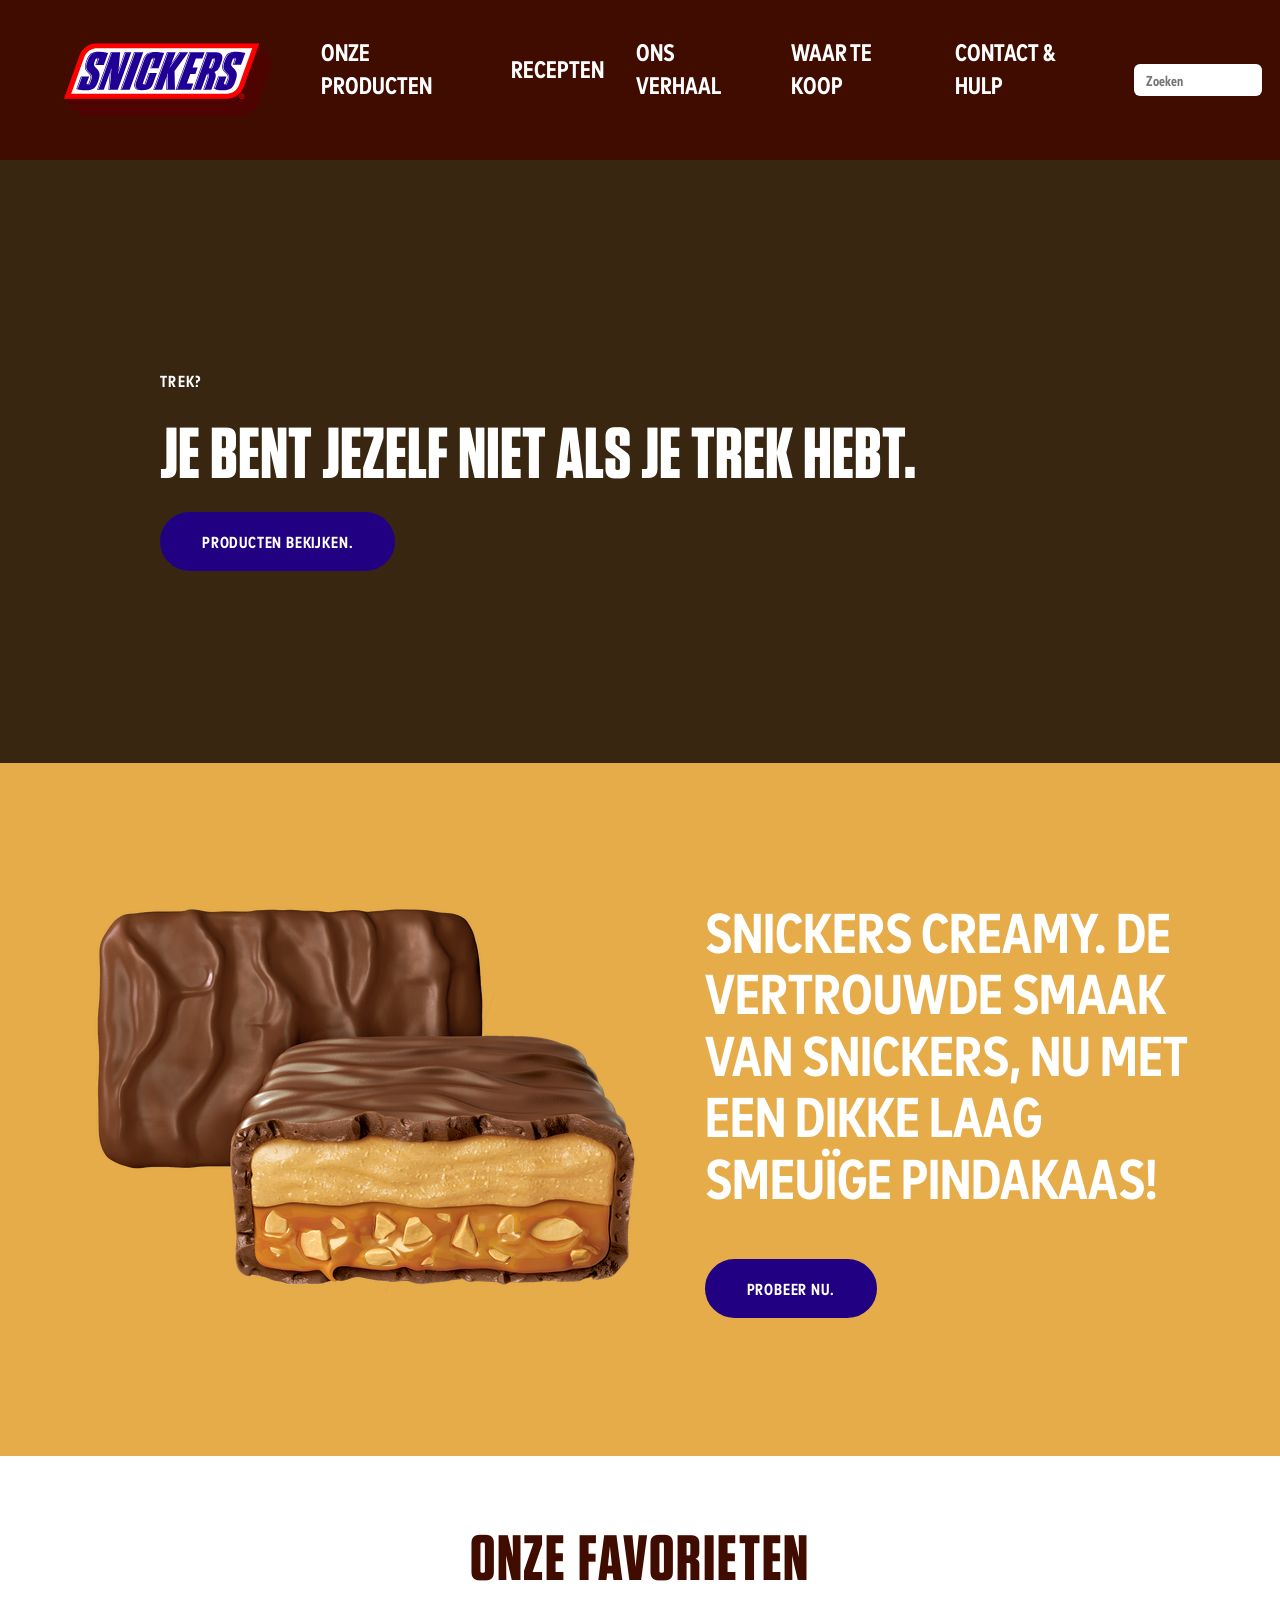
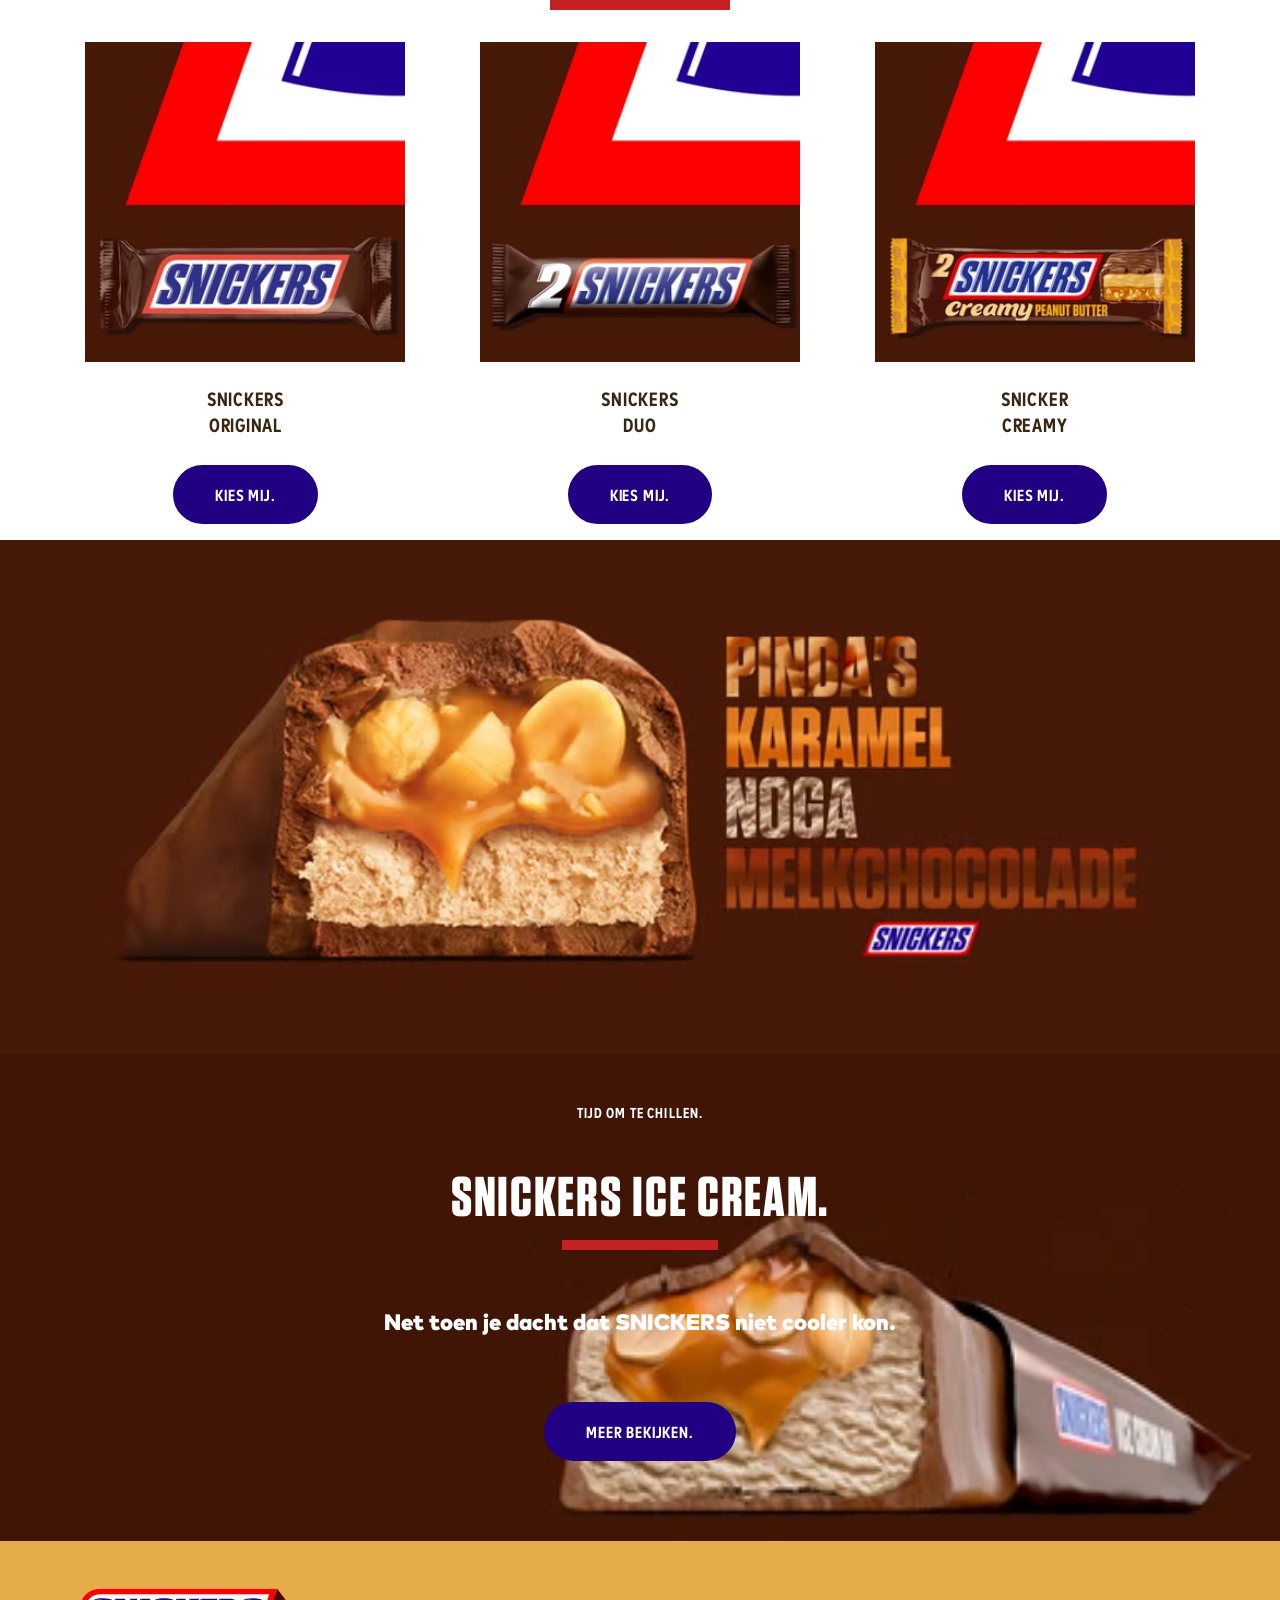
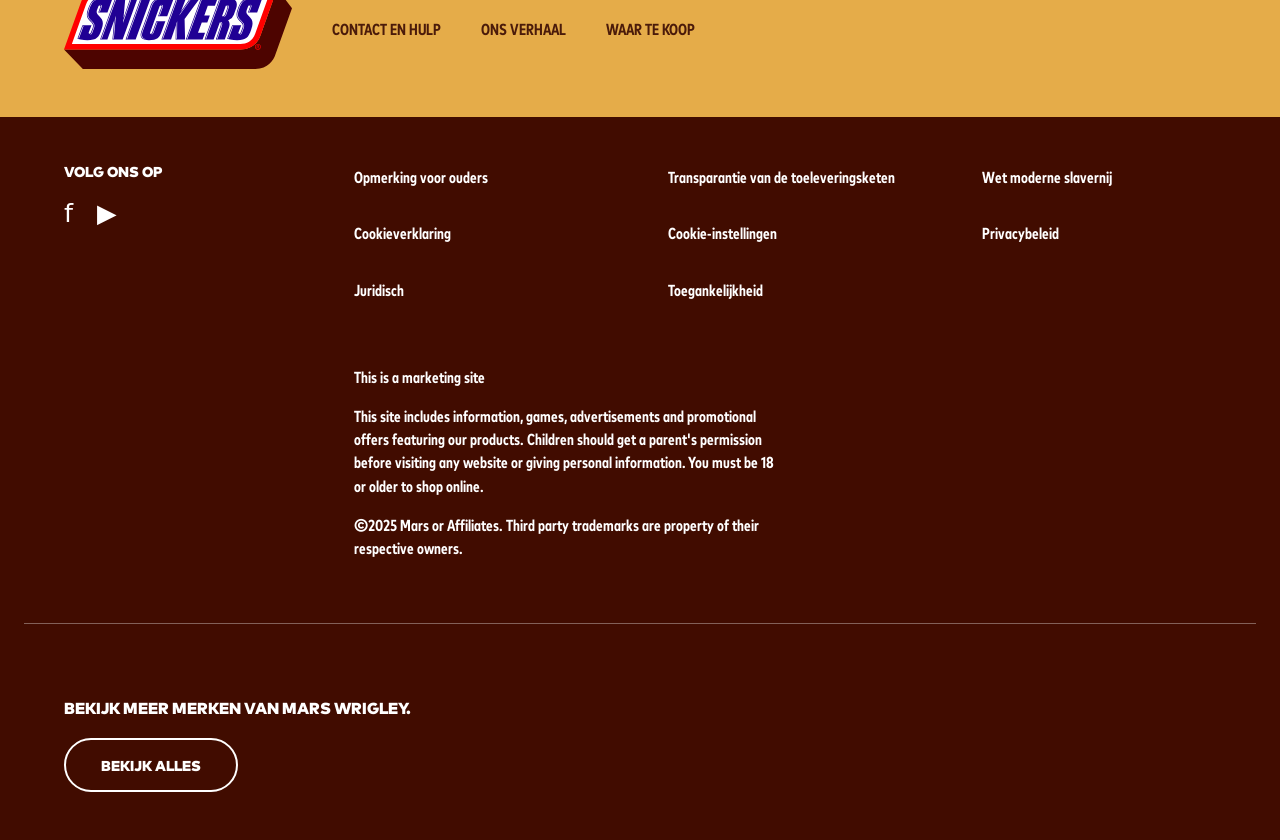
==== commit 81bd437f: "Add files via upload" ====
--- a/index.html
+++ b/index.html
@@ -1,11 +1,11 @@
 <!DOCTYPE html>
 <html lang="nl">
-	
+
 <head>
 	<meta charset="UTF-8">
 	<meta name="author" content="Daniel Post">
 	<meta name="viewport" content="width=device-width, initial-scale=1">
-	
+
 	<title>DP Snickers</title>
 
 	<link href="styles/algemeen.css" rel="stylesheet">
@@ -16,10 +16,10 @@
 
 <body>
 	<header>
-		
+
 		<img src="images/SNK_3D_LOGO.svg" alt="Snickers 3D logo">
 
-		<button aria-hidden="true"><img src="images/white-hamburger-menu-icon-24.jpg" alt="" />Menu</button>
+		<button><img src="images/white-hamburger-menu-icon-24.jpg" alt="" />Menu</button>
 
 		<nav>
 			<!-- <button aria-hidden="true"><img src="https://assets.codepen.io/274456/ui-icon-cross.svg" alt="Hamburger menu sluit icoon" /></button> -->
@@ -28,17 +28,17 @@
 
 				<li><a href="#">Recepten</a></li>
 
-				<li><a href="ons-verhaal.html">Ons verhaal</a></li> 
+				<li><a href="ons-verhaal.html">Ons verhaal</a></li>
 
 				<li><a href="#">Waar te koop</a></li>
 
 				<li><a href="#">Contact & Hulp</a></li>
 
-				<label for="">
-                    <input type="search" placeholder="Zoeken"/>
-                </label>
+				<label>
+					<input type="search" placeholder="Zoeken" />
+				</label>
 
-				
+
 
 			</ul>
 		</nav>
@@ -94,29 +94,29 @@
 
 
 
-				<!-- Open snicker -->
+		<!-- Open snicker -->
 		<section>
-				<picture>
-			<!-- Desktop / breed scherm -->
-					<source srcset="images/SN_NL_snickers_ingredients-2.avif" media="(min-width: 40em)">
-					<img src="images/SN_NL_snickers_ingredients_1500x1810.avif" alt="Snickers ingrediënten afbeelding">
-				</picture>
+			<picture>
+				<!-- Desktop / breed scherm -->
+				<source srcset="images/SN_NL_snickers_ingredients-2.avif" media="(min-width: 40em)">
+				<img src="images/SN_NL_snickers_ingredients_1500x1810.avif" alt="Snickers ingrediënten afbeelding">
+			</picture>
 
 		</section>
 
 
 
-				<!-- Ice cream -->
+		<!-- Ice cream -->
 		<section>
 			<p>Tijd om te chillen.</p>
 			<h2>Snickers ice cream.</h2>
 			<p>Net toen je dacht dat SNICKERS niet cooler kon.</p>
 			<button class="btn">Meer bekijken.</button>
 		</section>
-		</main>
+	</main>
 
 
-		<footer>		<!-- Yellow section -->
+	<footer> <!-- Yellow section -->
 		<section>
 			<img src="images/SNK_3D_LOGO.svg" alt="Snickers logo">
 
@@ -128,64 +128,64 @@
 		</section>
 
 		<section>
-    		<h2>Volg ons op</h2>
-    		<nav aria-label="Social media">
-    		 <ul>
-        		<li><a href="#" aria-label="Facebook">f</a></li>
-        		<li><a href="#" aria-label="YouTube">▶</a></li>
-      		</ul>
-    		</nav>
-  		</section>
+			<h2>Volg ons op</h2>
+			<nav aria-label="Social media">
+				<ul>
+					<li><a href="#" aria-label="Facebook">f</a></li>
+					<li><a href="#" aria-label="YouTube">▶</a></li>
+				</ul>
+			</nav>
+		</section>
 
-			<hr>
+		<hr>
 
 		<section>
-        <ul>
-            <li><a href="#">Opmerking voor ouders</a></li>
-            <li><a href="#">Transparantie van de toeleveringsketen</a></li>
-            <li><a href="#">Wet moderne slavernij</a></li>
+			<ul>
+				<li><a href="#">Opmerking voor ouders</a></li>
+				<li><a href="#">Transparantie van de toeleveringsketen</a></li>
+				<li><a href="#">Wet moderne slavernij</a></li>
 
-            <li><a href="#">Cookieverklaring</a></li>
-            <li><a href="#">Cookie-instellingen</a></li>
-            <li><a href="#">Privacybeleid</a></li>
+				<li><a href="#">Cookieverklaring</a></li>
+				<li><a href="#">Cookie-instellingen</a></li>
+				<li><a href="#">Privacybeleid</a></li>
 
-            <li><a href="#">Juridisch</a></li>
-            <li><a href="#">Toegankelijkheid</a></li>
-        </ul>
-    </section>
+				<li><a href="#">Juridisch</a></li>
+				<li><a href="#">Toegankelijkheid</a></li>
+			</ul>
+		</section>
 
 
 		<section>
-    <p>This is a marketing site</p>
-    <p>
-      This site includes information, games, advertisements and promotional
-      offers featuring our products. Children should get a parent's permission
-      before visiting any website or giving personal information. You must be
-      18 or older to shop online.
-    </p>
-    <p>
-      ©2025 Mars or Affiliates. Third party trademarks are property of their
-      respective owners.
-    </p>
-  </section>
+			<p>This is a marketing site</p>
+			<p>
+				This site includes information, games, advertisements and promotional
+				offers featuring our products. Children should get a parent's permission
+				before visiting any website or giving personal information. You must be
+				18 or older to shop online.
+			</p>
+			<p>
+				©2025 Mars or Affiliates. Third party trademarks are property of their
+				respective owners.
+			</p>
+		</section>
 
-  <hr>
+		<hr>
 
-  <!-- ONDERSTE CTA -->
-  <section>
-    <p>Bekijk meer merken van Mars Wrigley.</p>
-    <a href="#">Bekijk alles</a>
-  </section>
-</footer>
+		<!-- ONDERSTE CTA -->
+		<section>
+			<p>Bekijk meer merken van Mars Wrigley.</p>
+			<a href="#">Bekijk alles</a>
+		</section>
+	</footer>
 
-			
 
-	
+
+
 
 	<script defer src="scripts/script.js"></script>
-	
-		
+
+
 
 </body>
-	
-</html>
+
+</html>
--- a/styles/algemeen.css
+++ b/styles/algemeen.css
@@ -1,103 +1,118 @@
 /**************/
 /* CSS REMEDY */
 /**************/
-*, *::after, *::before {
-  box-sizing: border-box;
+*,
+*::after,
+*::before {
+    box-sizing: border-box;
 }
 
 /**************/
 /* ROOT & FONTS */
 /**************/
 :root {
-  /* startje – kun je later uitbreiden */
-  --snickers-bruin: #410C00;
-  --snickers-paars: #210082;
-  --snickers-geel: #d9ac55;
-
-  /* BUTTON VARS */
-  --btn-bg: #210082;
-  --btn-color: #ffffff;
-  --btn-border-color: #210082;
-  --btn-radius: 100rem;
-  --btn-padding-y: 1rem;
-  --btn-padding-x: 2.5rem;
-  --btn-font-family: "Snickers 2";
-  --btn-font-size: 1rem;
-  --btn-font-weight: 300;
-  --btn-letter-spacing: 0.05em;
-  --btn-hover-bg: #ffffff;
-  --btn-hover-color: #210082;
+
+    /* Snickers kleuren */
+    --snickers-bruin: #410C00;
+    --snickers-blauw: #210082;
+    --snickers-geel: #d9ac55;
+
+    /* Button variabelen */
+    --btn-bg: #210082;
+    --btn-color: #ffffff;
+    --btn-border-color: #210082;
+    --btn-radius: 100rem;
+    --btn-padding-y: 1rem;
+    --btn-padding-x: 2.5rem;
+    --btn-font-family: "Snickers 2";
+    --btn-font-size: 1rem;
+    --btn-font-weight: 300;
+    --btn-letter-spacing: 0.05em;
+    --btn-hover-bg: #ffffff;
+    --btn-hover-color: #210082;
+
+    /* Thema (light/dark) */
+    --page-bg: #ffffff;
+    --page-text: var(--snickers-bruin);
+
+    color-scheme: light dark;
 }
 
 
 .btn {
-  display: inline-block;
-  padding: var(--btn-padding-y) var(--btn-padding-x);
-  background-color: var(--btn-bg);
-  color: var(--btn-color);
-  border-radius: var(--btn-radius);
-  border: 0.15rem solid var(--btn-border-color);
-
-  font-family: var(--btn-font-family);
-  font-size: var(--btn-font-size);
-  font-weight: var(--btn-font-weight);
-  letter-spacing: var(--btn-letter-spacing);
-  text-transform: uppercase;
-
-  text-decoration: none;      /* zodat <a> ook een nette knop is */
-  cursor: pointer;
-  transition: background-color 0.3s ease, color 0.3s ease;
+    display: inline-block;
+    padding: var(--btn-padding-y) var(--btn-padding-x);
+    background-color: var(--btn-bg);
+    color: var(--btn-color);
+    border-radius: var(--btn-radius);
+    border: 0.15rem solid var(--btn-border-color);
+
+    font-family: var(--btn-font-family);
+    font-size: var(--btn-font-size);
+    font-weight: var(--btn-font-weight);
+    letter-spacing: var(--btn-letter-spacing);
+    text-transform: uppercase;
+
+    text-decoration: none;
+    /* zodat <a> ook een nette knop is */
+    cursor: pointer;
+    transition: background-color 0.3s ease, color 0.3s ease;
 }
 
 .btn:hover {
-  background-color: var(--btn-hover-bg);
-  color: var(--btn-hover-color);
+    background-color: var(--btn-hover-bg);
+    color: var(--btn-hover-color);
+    /* wisselt kleuren om voor een "reversed" hover effect */
 }
 
 .btn:focus-visible {
-  outline: 3px solid var(--btn-hover-color);
-  outline-offset: 4px;
-}
-
-* {
-  box-sizing: border-box;
-}
+    outline: 3px solid var(--btn-hover-color);
+    outline-offset: 4px;
+}
+
+
+
+
+/**************/
+/* FONTS */
+/**************/
+
+
+@font-face {
+    font-family: "Snickers";
+    src: url(../fonts/FFMarkPaneuropeanBlack_normal_normal.woff);
+}
+
+@font-face {
+    font-family: "Snickers 2";
+    src: url(../fonts/FFMarkPaneuropeanCondensedBold_normal_condensed.woff);
+}
+
+@font-face {
+    font-family: "Snickers 3";
+    src: url(../fonts/Tungsten-Bold.woff);
+}
+
+/**************/
+/* BASE */
+/**************/
+
 
 body {
-  margin: 0;
-  padding: 0;
-  font-family: system-ui, sans-serif;
-  background-color: #000;
-  color: #fff;
-}
-
-/**************/
-/* FONTS */
-/**************/
-
-
-@font-face {
-  font-family: "Snickers";
-  src: url(../fonts/FFMarkPaneuropeanBlack_normal_normal.woff);
-}
-
-@font-face {
-  font-family: "Snickers 2";
-  src: url(../fonts/FFMarkPaneuropeanCondensedBold_normal_condensed.woff);
-}
-
-@font-face {
-  font-family: "Snickers 3";
-  src: url(../fonts/Tungsten-Bold.woff);
-}
-
-/**************/
-/* BASE */
-/**************/
-
-
-a:visited {
-  color: white;
+    margin: 0;
+    padding: 0;
+    font-family: system-ui, sans-serif;
+    background-color: var(--page-bg);
+    color: var(--page-text);
+}
+
+
+
+
+footer a:link,
+footer a:visited {
+    color: inherit;
+      /* voorkomt paars/standaard visited kleur, maar het neemt kleur van parent over */
 }
 
 
@@ -106,544 +121,587 @@
 /**************/
 /* HEADER & NAV – MOBIEL */
 /**************/
+
+
+/* 
+Bron: MDN Web Docs & CSS-Tricks
+Gebruik van <header>, <nav> en Flexbox voor toegankelijke navigatie
+https://developer.mozilla.org/en-US/docs/Web/HTML/Element/nav
+https://css-tricks.com/snippets/css/a-guide-to-flexbox/
+*/
+
 header {
-  display: flex;
-  align-items: center;
-  justify-content: space-between;
-  height: 5em;
-  padding-inline: 1.1em;
-  background-color: #410C00;
-  /* position: sticky; */
-  top: 0;
-  z-index: 10;
-}
-
-header > img {
-  height: 2.6rem;
-  width: auto;
-  position: relative;
-  z-index: 35;
-}
-
-header > button {
-  order: 3;
-  background: none;
-  border: none;
-  position: relative;
-  z-index: 30;
-
-  display: flex;
-  align-items: center;
-  color: #d9ac55;
-  font-family: "Snickers 2";
-  text-transform: uppercase;
-  font-size: 1.1em;
- 
-}
-
-
-
-header > button img {
-  width: 3rem;     
-  height: auto;
-  border: none;  
-  height: auto;
-  display: block;
+    display: flex; /* logo + menu button naast elkaar */
+    align-items: center;
+    justify-content: space-between;
+    height: 5em;
+    padding-inline: 1.1em;
+    background-color: #410C00; /* Snickers-bruin */
+    top: 0;
+    z-index: 10; /* blijft boven content */
+}
+
+header>img {
+    height: 2.6rem;
+    width: auto;
+    position: relative;
+    z-index: 35;
+}
+
+header>button {
+    order: 3;
+    background: none;
+    border: none;
+    position: relative;
+    z-index: 30;
+
+    display: flex;
+    align-items: center;
+    color: #d9ac55;
+    font-family: "Snickers 2";
+    text-transform: uppercase;
+    font-size: 1.1em;
+
+}
+
+
+
+header>button img {
+    width: 3rem;
+    height: auto;
+    border: none;
+    height: auto;
+    display: block;
 }
 
 
 header nav {
-  position: fixed;
-  inset: 0;           /* top/right/bottom/left 0 */
-  translate: -100% 0; /* off canvas */
-  z-index: 20;
+    position: fixed;  /* nav vult hele pagina in mobiel */
+    inset: 0;
+    translate: -100% 0; /* Buiten beeld */
+    z-index: 20;
 }
 
 header nav.is-open {
-  translate: 0 0;
-  background-color: #410C00;
-  transition: .4s ease;
-}
-
-header nav button {
-  background: none;
-  border: none;
-  width: 2em;
-  height: 2em;
-  align-items: flex-end;
-}
+    translate: 0 0;
+    background-color: #410C00;
+    transition: .4s ease;
+}
+
+
 
 header nav ul {
-  margin: 2em;
-  padding-top: 5em;
-  padding-left: .4em;
-  list-style: none;
-  color: white;
+    margin: 2em;
+    padding-top: 5em;
+    padding-left: .4em;
+    list-style: none;
+    color: white;
 
 }
 
 header nav ul li {
-  margin-bottom: 24px;
+    margin-bottom: 24px;
 }
 
 header nav ul a {
-  text-decoration: none;
-  text-transform: uppercase;
-  font-size: 1.5em;
-  font-weight: 700;
-  color: white;
-  font-family: "Snickers 2";
+    text-decoration: none;
+    text-transform: uppercase;
+    font-size: 1.5em;
+    font-weight: 700;
+    color: white;
+    font-family: "Snickers 2";
 }
 
 /* Zoeklabel */
+
+/*
+Bron: MDN Web Docs
+Search input en label gebruikt i.v.m. toegankelijkheid
+https://developer.mozilla.org/en-US/docs/Web/HTML/Element/input/search
+*/
+
+
 header nav label {
-  display: flex;
-  align-items: center;
-  gap: 0.5rem;
-  font-family: "Snickers 2";
-  font-size: 0.9rem;
-  color: white;
+    display: flex;
+    align-items: center;
+    gap: 0.5rem;
+    font-family: "Snickers 2";
+    font-size: 0.9rem;
+    color: white;
 }
 
 /* Zoekveld zelf */
 header nav input[type="search"] {
-  background: #ffffff;
-  border: none;
-  padding: 0.35rem 0.75rem;
-  border-radius: 0.25rem;
-  font-size: 0.9rem;
-  width: 8rem;
-  transition: all 0.25s ease;
+    background: #ffffff;
+    border: none;
+    padding: 0.35rem 0.75rem;
+    border-radius: 0.25rem;
+    font-size: 0.9rem;
+    width: 8rem;
+    transition: all 0.25s ease;
 }
 
 /* Focus-effect zoals Snickers */
 header nav input[type="search"]:focus {
-  outline: none;
-  width: 12rem;
-  box-shadow: 0 0 0 2px #ffffff;
+    outline: none;
+    width: 12rem; /* zoekveld groeit bij focus */
+    box-shadow: 0 0 0 2px #ffffff;
 }
 
 
 
 /* Footer */
 
-footer > section:first-of-type {
-  background-color: #E5AC49;
-  padding-top: 3em;
-  padding-left: 20px;
-  padding-right: 20px;
-  padding-bottom: 25px;
-  display: flex;
-  flex-direction: column;
-  align-items: flex-start;
-  gap: 2rem;
-
-}
-
-footer > section:first-of-type img {
-  width: 5.5rem;
-  height: auto;
-}
-
-footer > section:first-of-type ul {
-  margin: 0;
-  padding: 0;
-  list-style: none;
-
-  display: flex;
-  flex-wrap: wrap;
-}
-
-footer > section:first-of-type li {
-  flex-basis: 50%;
-  margin-bottom: 1.5rem;
-}
-
-footer > section:first-of-type a {
-  text-decoration: none;
-  color: #4b1b0a;
-  font-family: "Snickers 2";
-  text-transform: uppercase;
-  font-size: 1em;
-}
-
-footer > section:first-of-type a:hover{
-  text-decoration: underline;}
-
-
-
-
-
-
-
-  /* Bruine gedeelte footer */
-
-footer {
-  background-color: #410c00;
-  color: #fff;
-  padding: 0; /* we doen dit per section */
-}
-
-footer section:nth-of-type(2) {
-  padding: 2rem 1.5rem;
-}
-
-footer section:nth-of-type(2) h2 {
-  font-family: "Snickers";
-  font-size: 0.9rem;
-  text-transform: uppercase;
-  margin-bottom: 1rem;
-}
-
-footer section:nth-of-type(2) nav ul {
-  list-style: none;
-  display: flex;
-  gap: 1.5rem;
-  margin: 0;
-  padding: 0;
-}
-
-footer section:nth-of-type(2) nav a {
-  color: white;
-  font-size: 1.6rem; /* vervang dit later door icons */
-  text-decoration: none;
-}
-
-
-
-footer > hr {
-  border: none;
-  border-top: 1px solid rgba(255,255,255,0.35);
-  margin: 1.5rem 1.5rem;
-}
-
-footer section:nth-of-type(3) {
-  padding-left: 1.5rem;
-  padding-right: 1.5rem;
-}
-
-footer section:nth-of-type(3) ul {
-  list-style: none;
-  padding: 0;
-  margin: 0;
-
-  display: grid;
-  grid-template-columns: repeat(2, minmax(0, 1fr)); /* 2 kolommen */
-  column-gap: 2rem;
-  row-gap: 1rem;
-}
-
-footer section:nth-of-type(3) li {
-  margin: 0; /* spacing komt uit row-gap */
-}
-
-footer section:nth-of-type(3) a {
-  display: block;           /* zodat je verticale ruimte goed werkt */
-  color: #fff;
-  text-decoration: none;
-  font-family: "Snickers 2";
-  font-size: 1rem;
-}
- 
-footer section:nth-of-type(3) a:hover {
-  text-decoration: underline;
-}
-
-/* Disclaimer */
-
-footer section:nth-of-type(4) {
-  padding: 1.5rem;
-  font-size: 0.75rem;
-  line-height: 1.45;
-}
-
-footer section:nth-of-type(4) p {
-  margin: 0 0 1rem;
-}
-
-/* Lijn onderste CTA */
-
-footer section:nth-of-type(4) + hr {
-  border: none;
-  border-top: 1px solid rgba(255,255,255,0.35);
-  margin: 1.5rem 1.5rem;
-}
-
-
-/* CTA blok */
-
-footer section:nth-of-type(5) {
-  padding: 2rem 1.5rem 3rem;
-}
-
-footer section:nth-of-type(5) p {
-  font-family: "Snickers";
-  text-transform: uppercase;
-  font-size: 1rem;
-  margin-bottom: 1.2rem;
-}
-
-footer section:nth-of-type(5) a {
-  display: inline-flex;
-  align-items: center;
-  justify-content: center;
-  padding: 0.9rem 2.2rem;
-  border-radius: 999px;
-  border: 2px solid #fff;
-  color: #fff;
-  text-decoration: none;
-  font-family: "Snickers";
-  text-transform: uppercase;
-  font-size: 0.9rem;
-}
-
-footer section:nth-of-type(5) a:hover {
-  background-color: white;
-  color: #410c00;
-}
-
-
-
-
-
-
-
-
-
-
-
-
-
-
-/**************/
-/* DESKTOP CSS NAV(>= 40em) */
-/**************/
-
-
-@media (min-width: 40em) {
-
-  /* Header desktop */
-
-  header {
-    padding-left: 4em;
-    height: 7em;
-  }
-
-  header > img {
-    height: 3.5rem;
-    width: auto;
-  }
-
-  header > button {
-    padding-right: 5em;
-  }
-
-   
- footer > section:first-of-type {
+/*
+Bron: MDN Web Docs – CSS Grid Layout
+CSS Grid gebruikt voor meerkoloms footer op desktop
+https://developer.mozilla.org/en-US/docs/Web/CSS/CSS_Grid_Layout
+*/
+
+footer>section:first-of-type {
+    background-color: #E5AC49;
+    padding-top: 3em;
+    padding-left: 20px;
+    padding-right: 20px;
+    padding-bottom: 25px;
     display: flex;
-    flex-direction: row;
-    align-items: center;
-    justify-content: start;
-    padding: 2.5rem 4rem;
-    gap: 2.5rem;
-  }
-
-  footer > section:first-of-type img {
+    flex-direction: column; /* mobiel: alles onder elkaar */
+    align-items: flex-start;
+    gap: 2rem;
+
+}
+
+footer>section:first-of-type img {
     width: 5.5rem;
-  }
-
-  footer > section:first-of-type ul {
-    display: flex;
-    flex-wrap: nowrap;
-    gap: 2.5rem;
+    height: auto;
+}
+
+footer>section:first-of-type ul {
     margin: 0;
     padding: 0;
-  }
-
-  footer > section:first-of-type li {
-    flex-basis: auto;
-    margin-bottom: 0;
-  }
-
-  footer section:nth-of-type(3) ul {
-    grid-template-columns: repeat(3, minmax(0, 1fr)); /* 3 kolommen */
-    column-gap: 3rem;  /* mag je tunen */
-    row-gap: 1.2rem;
-  }
-  
-  
- 
-}
-
-
-
-
-
-
-
-
-
-
-
-@media (min-width: 64em) {
-
-   header > button {
-    display: none;
-  }
-
-  header {
+    list-style: none;
+
     display: flex;
-    justify-content: flex-start;
-    align-items: center;
-    column-gap: 3rem;
-    padding-left: 4em;
-    height: 10rem;
-    background-color: #410C00;
-  }
-
-
-  header > video {
-    height: 100%;
-  }
-
-  header > img {
-    height: 5.5rem;
-    width: auto;
-  }
-
-
-  header nav {
-  display: flex;
-  align-items: center;   /* ← zorgt dat menu en search verticaal uitlijnen */
-  gap: 2rem;             /* ruimte tussen ul en search */
-}
-
-  header nav ul {
+    flex-wrap: wrap;
+}
+
+footer>section:first-of-type li {
+    flex-basis: 50%;
+    margin-bottom: 1.5rem;
+}
+
+footer>section:first-of-type a {
+    text-decoration: none;
+    color: #4b1b0a;
+    font-family: "Snickers 2";
+    text-transform: uppercase;
+    font-size: 1em;
+}
+
+footer>section:first-of-type a:hover {
+    text-decoration: underline;
+}
+
+
+
+
+
+
+
+/* Bruine gedeelte footer */
+
+footer {
+    background-color: #410c00;
+    color: #fff;
+    padding: 0;
+    /* we doen dit per section */
+}
+
+footer section:nth-of-type(2) {
+    padding: 2rem 1.5rem;
+}
+
+footer section:nth-of-type(2) h2 {
+    font-family: "Snickers";
+    font-size: 0.9rem;
+    text-transform: uppercase;
+    margin-bottom: 1rem;
+}
+
+footer section:nth-of-type(2) nav ul {
     list-style: none;
     display: flex;
-    align-items: center;
-    gap: 2em;
+    gap: 1.5rem;
     margin: 0;
     padding: 0;
-    
-    
-  }
-
-  header nav ul a {
-
-    font-size: 1em;
-  }
-
-  header nav a {
+}
+
+footer section:nth-of-type(2) nav a {
     color: white;
+    font-size: 1.6rem;
+    /* vervang dit later door icons */
+    text-decoration: none;
+}
+
+
+
+footer>hr {
+    border: none;
+    border-top: 1px solid rgba(255, 255, 255, 0.35);
+    margin: 1.5rem 1.5rem;
+}
+
+footer section:nth-of-type(3) {
+    padding-left: 1.5rem;
+    padding-right: 1.5rem;
+}
+
+footer section:nth-of-type(3) ul {
+    list-style: none;
+    padding: 0;
+    margin: 0;
+
+    display: grid;
+    grid-template-columns: repeat(2, minmax(0, 1fr));
+    /* 2 kolommen */
+    column-gap: 2rem;
+    row-gap: 1rem;
+}
+
+footer section:nth-of-type(3) li {
+    margin: 0;
+    /* spacing komt uit row-gap */
+}
+
+footer section:nth-of-type(3) a {
+    display: block;
+    /* zodat je verticale ruimte goed werkt */
+    color: #fff;
+    text-decoration: none;
     font-family: "Snickers 2";
     font-size: 1rem;
+}
+
+footer section:nth-of-type(3) a:hover {
+    text-decoration: underline;
+}
+
+/* Disclaimer */
+
+footer section:nth-of-type(4) {
+    padding: 1.5rem;
+    font-size: 0.75rem;
+    font-family: "Snickers 2";
+    line-height: 1.45;
+}
+
+footer section:nth-of-type(4) p {
+    margin: 0 0 1rem;
+}
+
+/* Lijn onderste CTA */
+
+footer section:nth-of-type(4)+hr {
+    border: none;
+    border-top: 1px solid rgba(255, 255, 255, 0.35);
+    margin: 1.5rem 1.5rem;
+}
+
+
+/* CTA blok */
+
+footer section:nth-of-type(5) {
+    padding: 2rem 1.5rem 3rem;
+}
+
+footer section:nth-of-type(5) p {
+    font-family: "Snickers";
+    text-transform: uppercase;
+    font-size: 1rem;
+    margin-bottom: 1.2rem;
+}
+
+footer section:nth-of-type(5) a {
+    display: inline-flex;
+    align-items: center;
+    justify-content: center;
+    padding: 0.9rem 2.2rem;
+    border-radius: 999px;
+    border: 2px solid #fff;
+    color: #fff;
     text-decoration: none;
-    font-weight: 400;
+    font-family: "Snickers";
     text-transform: uppercase;
-  }
-
-  header nav input[type="search"] {
-  height: 2rem;            /* zelfde hoogte “gevoel” als menu-items */
-  padding: 0 0.75rem;
-  border-radius: 6px;
-  border: none;
-  font-size: 0.9rem;
-  font-family: "Snickers 2";
-}
-
-  header nav {
-    position: static;
-    translate: 0 0;
-    background: none;
-    padding-top: 0;
-    padding-left: 0;
-  }
-
-  header nav button {
-    display: none;
-  }
-
- 
-
-
- footer > section:first-of-type img {
-    width: auto;
-    height: 6em;
-  }
-
-
-  /* Footer krijgt 4 kolommen, maar gele balk + onderstukken
+    font-size: 0.9rem;
+}
+
+footer section:nth-of-type(5) a:hover {
+    background-color: white;
+    color: #410c00;
+}
+
+
+
+
+
+
+
+
+
+
+
+
+
+
+/**************/
+/* DESKTOP CSS NAV(>= 40em) */
+/**************/
+
+
+/*
+Bron: MDN Web Docs & Google Developers
+Mobile-first aanpak met min-width media queries
+https://developer.mozilla.org/en-US/docs/Web/CSS/Media_Queries
+https://developers.google.com/web/fundamentals/design-and-ux/responsive
+*/
+
+
+@media (min-width: 40em) {
+
+    /* Header desktop */
+
+    header {
+        padding-left: 4em;
+        height: 7em;
+    }
+
+    header>img {
+        height: 3.5rem;
+        width: auto;
+    }
+
+    header>button {
+        padding-right: 5em;
+    }
+
+
+    footer>section:first-of-type {
+        display: flex;
+        flex-direction: row;
+        align-items: center;
+        justify-content: start;
+        padding: 2.5rem 4rem;
+        gap: 2.5rem;
+    }
+
+    footer>section:first-of-type img {
+        width: 5.5rem;
+    }
+
+    footer>section:first-of-type ul {
+        display: flex;
+        flex-wrap: nowrap;
+        gap: 2.5rem;
+        margin: 0;
+        padding: 0;
+    }
+
+    footer>section:first-of-type li {
+        flex-basis: auto;
+        margin-bottom: 0;
+    }
+
+    footer section:nth-of-type(3) ul {
+        grid-template-columns: repeat(3, minmax(0, 1fr));
+        /* 3 kolommen */
+        column-gap: 3rem;
+        row-gap: 1.2rem;
+    }
+
+
+
+}
+
+
+
+
+
+
+
+
+
+
+
+@media (min-width: 64em) {
+
+
+    header {
+        align-items: center;
+        background-color: #410C00;
+        column-gap: 3rem;
+        display: flex;
+        height: 10rem;
+        justify-content: flex-start;
+        padding-left: 4em;
+    }
+
+    /* nav zelf: container voor de ul */
+    header nav {
+        display: flex;
+        align-items: center;
+        background: none;
+        padding-left: 0;
+        padding-top: 0;
+        position: static;
+        translate: 0 0;
+    }
+
+    /* ul: alle li's + label met search in één rij */
+    header nav ul {
+        display: flex;
+        align-items: center;
+        gap: 2em;
+        list-style: none;
+        margin: 0;
+        padding: 0;
+    }
+
+    header nav a {
+        color: white;
+        font-family: "Snickers 2";
+        font-size: 1rem;
+        font-weight: 400;
+        text-decoration: none;
+        text-transform: uppercase;
+    }
+
+    /* hamburger-knop weg op desktop */
+    header > button {
+        display: none;
+    }
+
+    /* logo-hoogte */
+    header > img {
+        height: 5.5rem;
+        width: auto;
+    }
+
+   
+    header nav label {
+        display: flex;
+        align-items: center;
+    }
+
+    /* search op zelfde baseline/hoogte als de links */
+    header nav input[type="search"] {
+        border-radius: 6px;
+        border: none;
+        font-family: "Snickers 2";
+        font-size: 0.9rem;
+        height: 2rem;
+        line-height: 2rem;
+        padding: 0 0.75rem;
+        margin: 0;
+    }
+
+    footer>section:first-of-type img {
+        height: 6em;
+        width: auto;
+    }
+
+
+    /* Footer krijgt 4 kolommen, maar gele balk + onderstukken
      spannen over alle 4 kolommen heen */
-  footer {
-    display: grid;
-    grid-template-columns: repeat(4, minmax(0, 1fr));
-    grid-auto-rows: auto;
-    column-gap: 2.5rem;
-    
-  }
-
-  /* GELE BALK: altijd full-width */
-  footer > section:first-of-type {
-    grid-column: 1 / -1;
-
-  }
-
-  /* VOLG ONS OP: kolom 1 */
-  footer > section:nth-of-type(2) {
-    grid-column: 1 / 2;
-    padding-left: 4em;
-  }
-
-  /* LINKJES: kolommen 2 t/m 4 */
-  footer > section:nth-of-type(3) {
-    grid-column: 2 / 5;
-  }
-
-  footer section:nth-of-type(3) li {
-    
-    margin-bottom: 1rem; /* grotere spacing op desktop */
-  }
-
-  /* in die sectie verdelen we de UL over 3 kolommen */
-  footer > section:nth-of-type(3) ul {
-    display: grid;
-    grid-template-columns: repeat(3, minmax(0, 1fr)); /* 3 kolommen links */
-    column-gap: 2.5rem;
-    row-gap: 1.1rem;
-    padding-top: 3em;
-  }
-
-  /* Disclaimer + CTA + eventuele hr’s: weer full-width */
-  footer > section:nth-of-type(4) {
-    grid-column: 2 / 5;   /* onder kolom 2–4 */
-    max-width: 60ch;      /* hou de tekst in een mooi blok */
-    /* eventueel iets extra ruimte boven */
-    margin-top: 1.5rem;
-    font-size: 1em;
-    font-family: "Snickers 2";
-    font-weight: 10;
-  }
-
-
-    /* CTA blijft wél full-width */
-    footer > section:nth-of-type(5),
-    footer > hr:last-of-type {
-    grid-column: 1 / -1;
-    }
-    footer > hr:first-of-type {
-    display: none;
-    }
-
-footer > section:last-of-type{
-    padding-left: 4em;
-}
-
-
-
-
-}
-
-
-
-
+    footer {
+        column-gap: 2.5rem;
+        display: grid;
+        grid-auto-rows: auto;
+        grid-template-columns: repeat(4, minmax(0, 1fr));
+
+    }
+
+    /* GELE BALK: altijd full-width */
+    footer>section:first-of-type {
+        grid-column: 1 / -1;
+
+    }
+
+    /* VOLG ONS OP: kolom 1 */
+    footer>section:nth-of-type(2) {
+        grid-column: 1 / 2;
+        padding-left: 4em;
+    }
+
+    /* LINKJES: kolommen 2 t/m 4 */
+    footer>section:nth-of-type(3) {
+        grid-column: 2 / 5;
+    }
+
+    footer section:nth-of-type(3) li {
+
+        margin-bottom: 1rem;
+        /* grotere spacing op desktop */
+    }
+
+    /*  UL verdelen over 3 kolommen */
+    footer>section:nth-of-type(3) ul {
+        /* 3 kolommen links */
+        column-gap: 2.5rem;
+        display: grid;
+        grid-template-columns: repeat(3, minmax(0, 1fr));
+        padding-top: 3em;
+        row-gap: 1.1rem;
+    }
+
+    /* Disclaimer + CTA + hr: weer full-width */
+    footer>section:nth-of-type(4) {
+
+        font-family: "Snickers 2";
+        font-size: 1em;
+        font-weight: 10;
+        grid-column: 2 / 5;
+        margin-top: 1.5rem;
+        max-width: 60ch;
+    }
+
+
+    /* CTA full-width */
+    footer>section:nth-of-type(5),
+    footer>hr:last-of-type {
+        grid-column: 1 / -1;
+    }
+
+    footer>hr:first-of-type {
+        display: none;
+    }
+
+    footer>section:last-of-type {
+        padding-left: 4em;
+    }
+
+}
+
+
+/*
+Bron: MDN Web Docs
+Dark mode met prefers-color-scheme en CSS-variabelen
+https://developer.mozilla.org/en-US/docs/Web/CSS/@media/prefers-color-scheme
+*/
+
+@media (prefers-color-scheme: dark) {
+    :root {
+        --page-bg: #D3D3D3;
+        --page-text: #f2f2f2;
+    }
+
+    /* Donkerdere bruine footer-achtergrond */
+    footer {
+        background-color: #2b140c;
+        color: #f2f2f2;
+    }
+
+    /* Gele balk in de footer iets donkerder maken in dark mode */
+    footer>section:first-of-type {
+        background-color: #b8913a;
+    }
+}
--- a/styles/home.css
+++ b/styles/home.css
@@ -1,57 +1,30 @@
-/**************/
-/* CSS REMEDY */
-/**************/
-*, *::after, *::before {
-  box-sizing: border-box;
-}
-
-/**************/
-/* ROOT & FONTS */
-/**************/
-:root {
-  /* startje – kun je later uitbreiden */
-  --snickers-bruin: #410C00;
-  --snickers-paars: #210082;
-  --snickers-geel: #d9ac55;
-
-}
-
-* {
-  box-sizing: border-box;
-}
-
-body {
-  margin: 0;
-  padding: 0;
-  font-family: system-ui, sans-serif;
-  background-color: #000;
-  color: #fff;
-}
-
-
-
 /* Hero – Sectie 1 */
 
-/* p:first-of-type {
-  color: #fff;
-  font-family: "Snickers 2";
-} */
+
+/*
+Bron: MDN Web Docs
+Gebruik van position:absolute en object-fit voor video backgrounds
+https://developer.mozilla.org/en-US/docs/Web/CSS/object-fit
+*/
+
+/*
+Bron: CSS-Tricks
+Flexbox gebruikt voor verticale uitlijning van hero-content
+https://css-tricks.com/snippets/css/a-guide-to-flexbox/
+*/
+
 
 main > section:first-of-type {
-  position: relative;
-  overflow: hidden;
-
- 
-  min-height: 67vh;
-  padding: 5rem 1rem 4rem;   
-
+  align-items: flex-start;
+  background-color: #382611;   /* fallback als video niet laadt */
   display: flex;
   flex-direction: column;
+  gap: 1.5rem;                 
   justify-content: center; 
-  align-items: flex-start;
-  gap: 1.5rem;                 
-
-  background-color: #382611;   /* fallback als video niet laadt */
+  min-height: 67vh;
+  overflow: hidden;
+  padding: 5rem 1rem 4rem;   
+  position: relative;
 }
 
 
@@ -60,25 +33,25 @@
 section:first-of-type p:first-of-type {
   color: #fff;
   font-family: "Snickers 2";
-  text-transform: uppercase;
+  font-size: 1rem;
   letter-spacing: .08em;
-  font-size: 1rem;
   margin: 0;
+  text-transform: uppercase;
   z-index: 2;
 
 }
 
 section:first-of-type h2{
+
+
   color: #fff;
-
+  cursor: pointer;
   font-family: "Snickers 3";
-  font-weight: 20;
   font-size: 10em;
   font-size: 2.4rem; 
-  text-transform: uppercase;
-
-  cursor: pointer;
+  font-weight: 20;
   margin: 0;
+  text-transform: uppercase;
   z-index: 2;
 
 }
@@ -92,12 +65,12 @@
 
 
 main > section:first-of-type > video {
-  position: absolute;
+  height: 100%;
   inset: 0;
-  width: 100%;
-  height: 100%;
   object-fit: cover;
   object-position: 50% 45%;  
+  position: absolute;
+  width: 100%;
   z-index: 1;
 }
 
@@ -110,30 +83,30 @@
 
 main > section:nth-of-type(2) {
   background-color: #E5AC49;
-  padding-inline: 1.25em;
-  padding-block: 5rem;
   display: flex;
   flex-direction: column;
+  padding-block: 5rem;
+  padding-inline: 1.25em;
 }
 
 main > section:nth-of-type(2) img {
-  order: 1;
-  max-width: 16rem;
-  width: 100%;
   height: auto;
   margin: 0 auto 2rem auto;
+  max-width: 16rem;
+  order: 1;
+  width: 100%;
 }
 
 main > section:nth-of-type(2) h2 {
-  order: 2;
   color: white;
   font-family: "Snickers 2";
   font-size: 2em;
   font-weight: 800;
-  text-transform: uppercase;
   line-height: 1.1;
+  margin: 0 0 2rem 0;
   max-width: 22ch;
-  margin: 0 0 2rem 0;
+  order: 2;
+  text-transform: uppercase;
 }
 
 main > section:nth-of-type(2) a {
@@ -143,13 +116,13 @@
 
 main > section:nth-of-type(2) a:hover {
   background-color: white;
+  border-color: #1b008e;
   color: #1b008e;
-  border-color: #1b008e;
 }
 
 main > section:nth-of-type(2) a:focus {
+  outline-offset: 4px;
   outline: 3px solid #1b008e;
-  outline-offset: 4px;
 }
 
 
@@ -170,38 +143,38 @@
 }
 
 main > section:nth-of-type(3) h2 {
+
+  color: #410C00;
+  display: inline-block;
+  font-family: "Snickers 3";
   font-size: 2.5em;
-  font-family: "Snickers 3";
-  text-transform: uppercase;
   font-weight: 800;
   letter-spacing: 0.03em;
   margin-bottom: 1rem;
-  color: #410C00;
-
   position: relative;
-  display: inline-block;
+  text-transform: uppercase;
 
 }
 
 main > section:nth-of-type(3) h2::after {
+  background-color: #C52323;
   content: "";
   display: block;
+  height: 0.625rem;
+  margin: 0.7rem auto 0;
   width: 2.8em;
-  height: 0.625rem;
-  background-color: #C52323;
-  margin: 0.7rem auto 0;
 }
 
 
 
 
 main > section:nth-of-type(3) ul {
-  margin: 0;
-  padding: 0;
-  list-style: none;
   display: flex;
   flex-direction: column;
   gap: 1rem;
+  list-style: none;
+  margin: 0;
+  padding: 0;
 }
 
 main > section:nth-of-type(3) li {
@@ -209,18 +182,18 @@
 }
 
 main > section:nth-of-type(3) article {
+  align-items: center;
   display: flex;
   flex-direction: column;
-  align-items: center;
 }
 
 main > section:nth-of-type(3) img {
-  width: 90%;
-  max-width: 20rem;
+  display: block;
   height: auto;
   margin-inline: auto;
-  display: block;
+  max-width: 20rem;
   transition: transform 0.4s ease-in-out;
+  width: 90%;
 }
 
 main > section:nth-of-type(3) img:hover {
@@ -228,14 +201,14 @@
 }
 
 main > section:nth-of-type(3) h3 {
-  margin-top: 1.5rem;
+  color: #382611;
   font-family: "Snickers 2";
-  text-transform: uppercase;
+  font-size: 1.2rem;
   font-weight: 800;
   letter-spacing: 0.04em;
-  font-size: 1.2rem;
+  margin-top: 1.5rem;
   max-width: 8ch;
-  color: #382611;
+  text-transform: uppercase;
 }
 
 main > section:nth-of-type(3) button {
@@ -265,16 +238,16 @@
 /* Sectie 4 - Snickers Ingredienten */
 
 main > section:nth-of-type(4) {
+  margin: 0;
   padding: 0;
-  margin: 0;
 }
 
 main > section:nth-of-type(4) img {
   display: block;
-  width: 100%;
   height: auto;
   margin: 0;
   padding: 0;
+  width: 100%;
 }
 
 
@@ -288,57 +261,53 @@
 /* Sectie 5 - Snickers Ice Cream*/
 
 main > section:nth-of-type(5) {
+  align-items: center;
   background-color: #3a1508;
   background-image: url("../images/snicker-ice-cream.webp");
+  background-position: center;
   background-repeat: no-repeat;
   background-size: cover;
-  background-position: center;
-
   color: #fff;
-  text-align: center;
-
   display: flex;
   flex-direction: column;
-  align-items: center;
   gap: 2rem;
-
-  padding-top: 2rem;
   padding-bottom: 2rem;
   padding-inline: 1rem;
+  padding-top: 2rem;
+  text-align: center;
 
 }
 
 main > section:nth-of-type(5) p:first-of-type {
   font-family: "Snickers 2";
-  text-transform: uppercase;
+  font-size: 0.9rem;
   letter-spacing: 0.08em;
-  font-size: 0.9rem;
   margin-bottom: -2rem;
+  text-transform: uppercase;
 }
 
 main > section:nth-of-type(5) h2 {
+
+  display: inline-block;
   font-family: "Snickers 3";
-  text-transform: uppercase;
+  font-size: 2.25em;
   font-weight: 800;
   letter-spacing: 0.03em;
-  font-size: 2.25em;
-  /* font-size: clamp(1.8rem, 4vw + 1rem, 3rem); */
   margin-bottom: 1.5rem;
-
   position: relative;
-  display: inline-block;
+  text-transform: uppercase;
   
 }
 
 
 
 main > section:nth-of-type(5) h2::after {
+  background-color: #C52323;
   content: "";
   display: block;
+  height: 0.625rem;
+  margin: 1rem auto 0;
   width: 2.8em;
-  height: 0.625rem;
-  background-color: #C52323;
-  margin: 1rem auto 0;
 }
 
 
@@ -352,8 +321,8 @@
   font-size: 1.3em;
   font-weight: 600;
   line-height: 1.4;
+  margin: 0 auto 2rem auto;
   max-width: 24ch;
-  margin: 0 auto 2rem auto;
 }
 
 main > section:nth-of-type(5) button {
@@ -368,9 +337,9 @@
 
 main > section:nth-of-type(5) img {
   display: block;
-  width: 100%;
   height: auto;
   margin-top: 2rem;
+  width: 100%;
 }
 
 
@@ -394,11 +363,11 @@
 
 
 main > section:nth-of-type(2) {
+    align-items: center;
+    column-gap: 1rem;
     display: grid;
     grid-template-columns: 1.3fr 1fr;
-    column-gap: 1rem;
     padding: 5rem 5rem 5rem 1.5rem;
-    align-items: center;
   
 
 }
@@ -448,27 +417,27 @@
 
   /* Section 2 desktop – tekst rechts, beeld links */
   main > section:nth-of-type(2) {
+    align-items: center;
+    column-gap: 1rem;
     display: grid;
     grid-template-columns: 1.3fr 1fr;
-    column-gap: 1rem;
     padding: 8rem 4rem 8rem 1.5rem;
-    align-items: center;
   }
 
   main > section:nth-of-type(2) img {
     grid-column: 1;
     grid-row: 1 / 3;
+    margin-left: 10em;
     max-width: 100%;
-    margin-left: 10em;
     transform: translateX(-20%);
   }
 
   main > section:nth-of-type(2) h2 {
+
+    font-size: 3.5rem;
     grid-column: 2;
     grid-row: 1;
     margin-bottom: 2rem;
-    font-size: 3.5rem;
-
   }
 
  main > section:nth-of-type(2) a {
@@ -487,16 +456,16 @@
   }
 
 main > section:nth-of-type(3) h2 {
+
     font-size: 4em;
     font-weight: 10;
-
     margin-bottom: .5em;
 }
 
   main > section:nth-of-type(3) ul {
     display: grid;
+    gap: 2rem ; /* verticale, horizontale ruimte */
     grid-template-columns: repeat(3, 1fr);
-    gap: 2rem ; /* verticale, horizontale ruimte */
   }
 
   main > section:nth-of-type(3) article {
